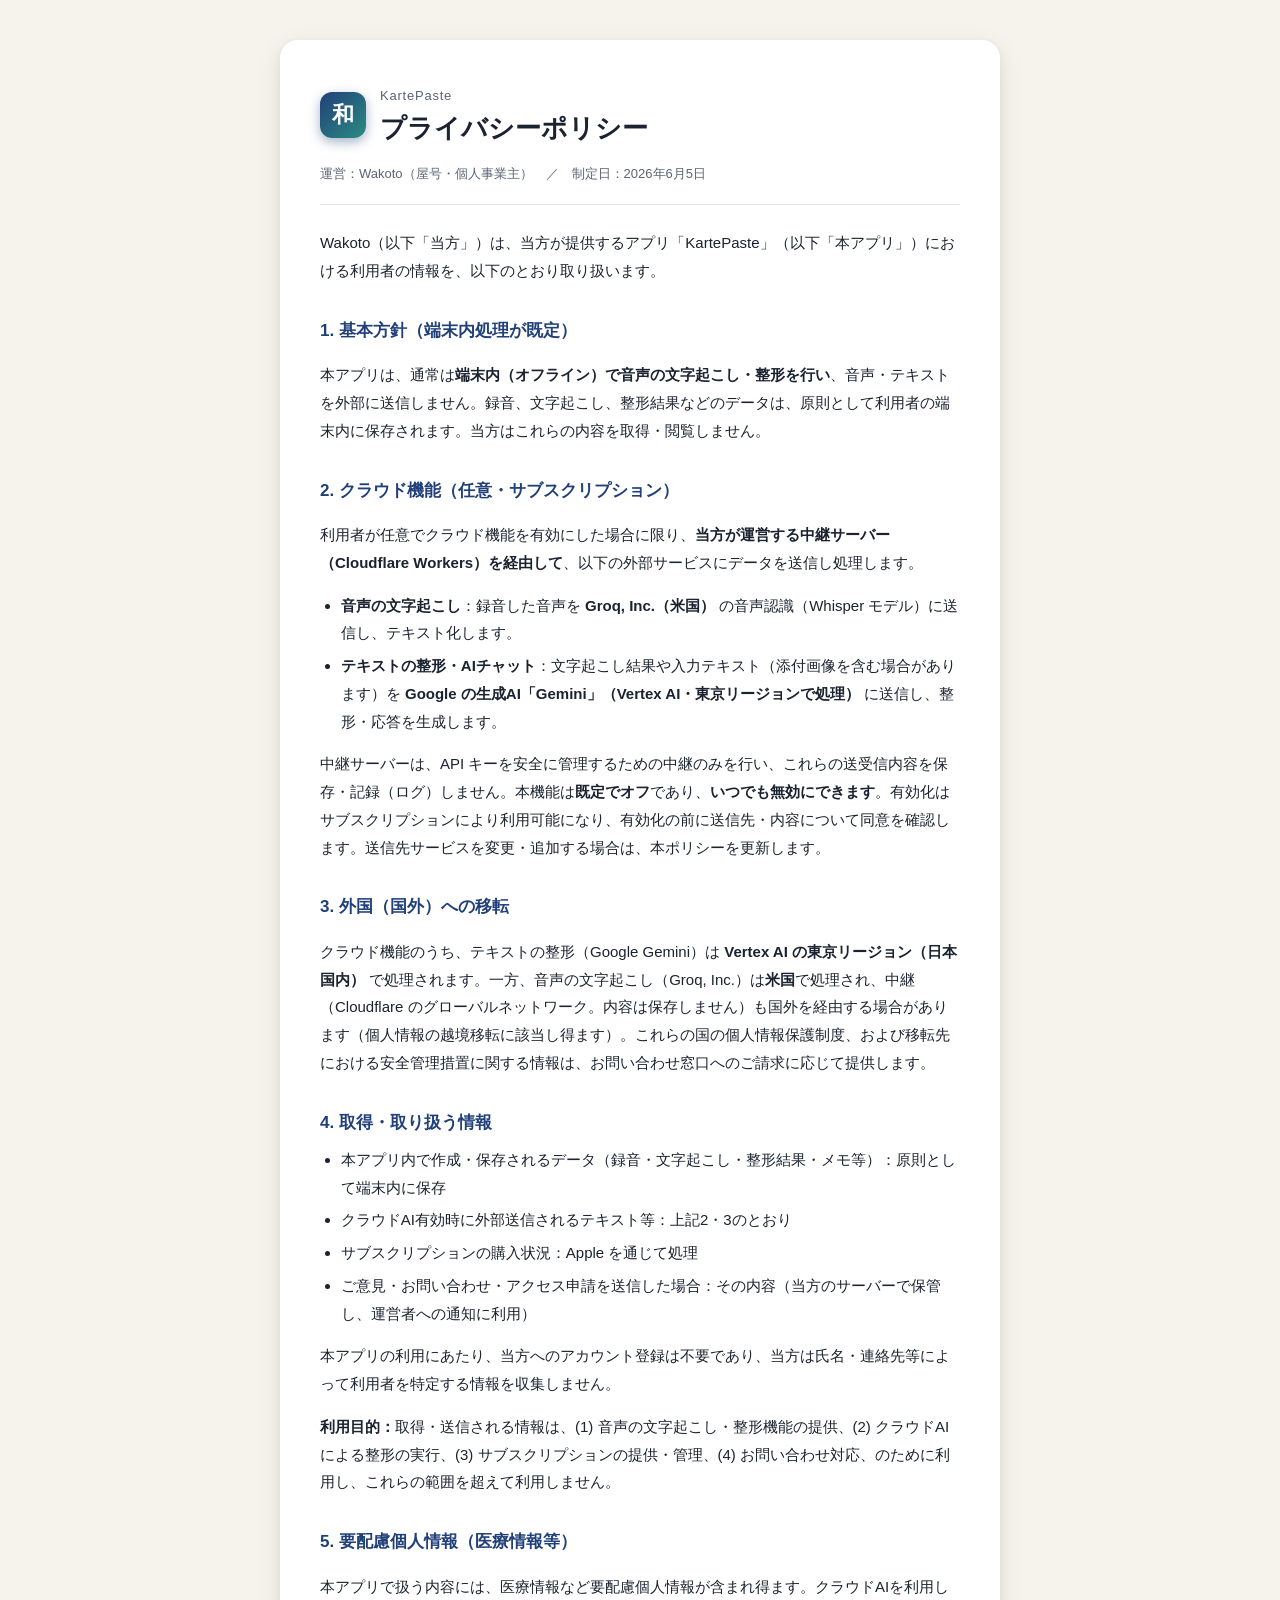
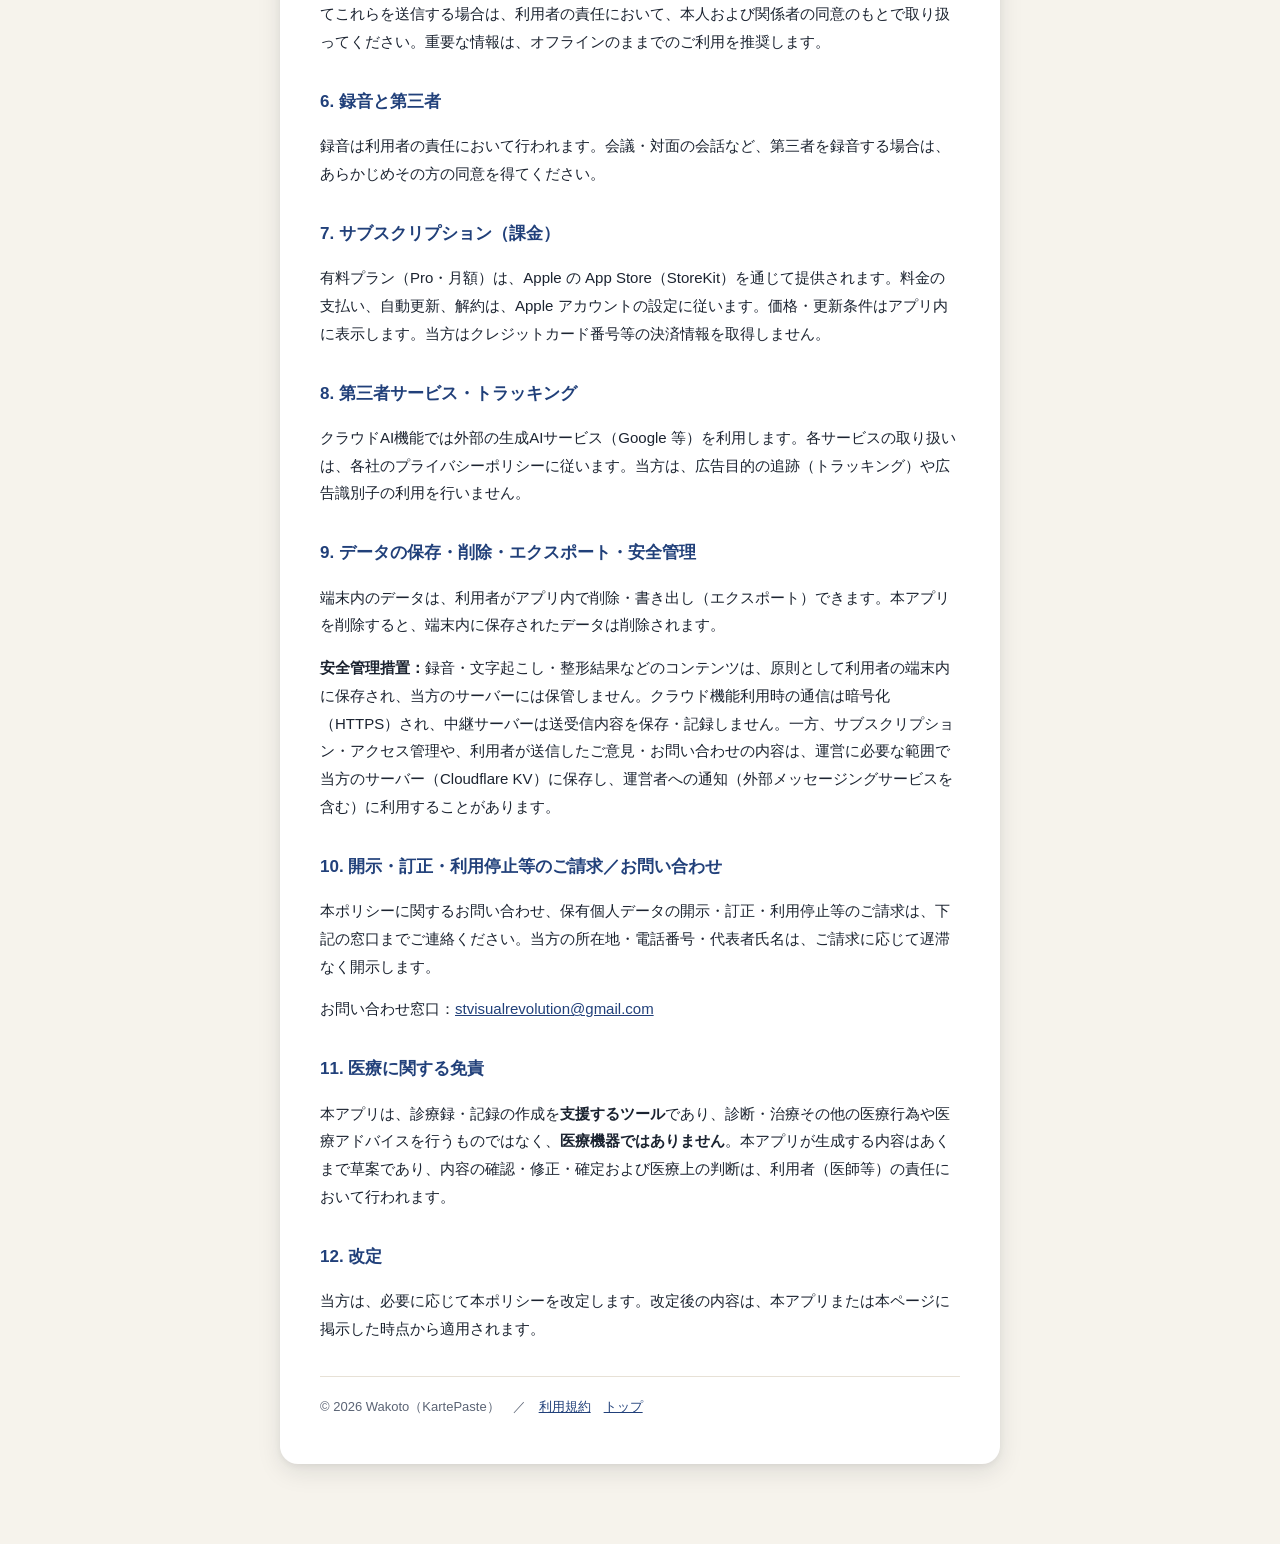
==== privacy.html @ dfbfecf7 "Privacy: text (Gemini) now processed in Vertex AI Tokyo (domestic); audio (Groq) remains US Co-Autho" ====
<!DOCTYPE html>
<html lang="ja">
<head>
<meta charset="UTF-8" />
<meta name="viewport" content="width=device-width, initial-scale=1.0" />
<title>プライバシーポリシー｜KartePaste</title>
<link rel="stylesheet" href="style.css" />
</head>
<body>
<div class="wrap">
  <div class="paper">
    <div class="hero">
      <div class="hero-mark">和</div>
      <div><div class="app-name">KartePaste</div><h1>プライバシーポリシー</h1></div>
    </div>
    <p class="meta">運営：Wakoto（屋号・個人事業主）　／　制定日：2026年6月5日</p>

    <p>Wakoto（以下「当方」）は、当方が提供するアプリ「KartePaste」（以下「本アプリ」）における利用者の情報を、以下のとおり取り扱います。</p>

    <h2>1. 基本方針（端末内処理が既定）</h2>
    <p>本アプリは、通常は<strong>端末内（オフライン）で音声の文字起こし・整形を行い</strong>、音声・テキストを外部に送信しません。録音、文字起こし、整形結果などのデータは、原則として利用者の端末内に保存されます。当方はこれらの内容を取得・閲覧しません。</p>

    <h2>2. クラウド機能（任意・サブスクリプション）</h2>
    <p>利用者が任意でクラウド機能を有効にした場合に限り、<strong>当方が運営する中継サーバー（Cloudflare Workers）を経由して</strong>、以下の外部サービスにデータを送信し処理します。</p>
    <ul>
      <li><strong>音声の文字起こし</strong>：録音した音声を <strong>Groq, Inc.（米国）</strong> の音声認識（Whisper モデル）に送信し、テキスト化します。</li>
      <li><strong>テキストの整形・AIチャット</strong>：文字起こし結果や入力テキスト（添付画像を含む場合があります）を <strong>Google の生成AI「Gemini」（Vertex AI・東京リージョンで処理）</strong> に送信し、整形・応答を生成します。</li>
    </ul>
    <p>中継サーバーは、API キーを安全に管理するための中継のみを行い、これらの送受信内容を保存・記録（ログ）しません。本機能は<strong>既定でオフ</strong>であり、<strong>いつでも無効にできます</strong>。有効化はサブスクリプションにより利用可能になり、有効化の前に送信先・内容について同意を確認します。送信先サービスを変更・追加する場合は、本ポリシーを更新します。</p>

    <h2>3. 外国（国外）への移転</h2>
    <p>クラウド機能のうち、テキストの整形（Google Gemini）は <strong>Vertex AI の東京リージョン（日本国内）</strong> で処理されます。一方、音声の文字起こし（Groq, Inc.）は<strong>米国</strong>で処理され、中継（Cloudflare のグローバルネットワーク。内容は保存しません）も国外を経由する場合があります（個人情報の越境移転に該当し得ます）。これらの国の個人情報保護制度、および移転先における安全管理措置に関する情報は、お問い合わせ窓口へのご請求に応じて提供します。</p>

    <h2>4. 取得・取り扱う情報</h2>
    <ul>
      <li>本アプリ内で作成・保存されるデータ（録音・文字起こし・整形結果・メモ等）：原則として端末内に保存</li>
      <li>クラウドAI有効時に外部送信されるテキスト等：上記2・3のとおり</li>
      <li>サブスクリプションの購入状況：Apple を通じて処理</li>
      <li>ご意見・お問い合わせ・アクセス申請を送信した場合：その内容（当方のサーバーで保管し、運営者への通知に利用）</li>
    </ul>
    <p>本アプリの利用にあたり、当方へのアカウント登録は不要であり、当方は氏名・連絡先等によって利用者を特定する情報を収集しません。</p>
    <p><strong>利用目的：</strong>取得・送信される情報は、(1) 音声の文字起こし・整形機能の提供、(2) クラウドAIによる整形の実行、(3) サブスクリプションの提供・管理、(4) お問い合わせ対応、のために利用し、これらの範囲を超えて利用しません。</p>

    <h2>5. 要配慮個人情報（医療情報等）</h2>
    <p>本アプリで扱う内容には、医療情報など要配慮個人情報が含まれ得ます。クラウドAIを利用してこれらを送信する場合は、利用者の責任において、本人および関係者の同意のもとで取り扱ってください。重要な情報は、オフラインのままでのご利用を推奨します。</p>

    <h2>6. 録音と第三者</h2>
    <p>録音は利用者の責任において行われます。会議・対面の会話など、第三者を録音する場合は、あらかじめその方の同意を得てください。</p>

    <h2>7. サブスクリプション（課金）</h2>
    <p>有料プラン（Pro・月額）は、Apple の App Store（StoreKit）を通じて提供されます。料金の支払い、自動更新、解約は、Apple アカウントの設定に従います。価格・更新条件はアプリ内に表示します。当方はクレジットカード番号等の決済情報を取得しません。</p>

    <h2>8. 第三者サービス・トラッキング</h2>
    <p>クラウドAI機能では外部の生成AIサービス（Google 等）を利用します。各サービスの取り扱いは、各社のプライバシーポリシーに従います。当方は、広告目的の追跡（トラッキング）や広告識別子の利用を行いません。</p>

    <h2>9. データの保存・削除・エクスポート・安全管理</h2>
    <p>端末内のデータは、利用者がアプリ内で削除・書き出し（エクスポート）できます。本アプリを削除すると、端末内に保存されたデータは削除されます。</p>
    <p><strong>安全管理措置：</strong>録音・文字起こし・整形結果などのコンテンツは、原則として利用者の端末内に保存され、当方のサーバーには保管しません。クラウド機能利用時の通信は暗号化（HTTPS）され、中継サーバーは送受信内容を保存・記録しません。一方、サブスクリプション・アクセス管理や、利用者が送信したご意見・お問い合わせの内容は、運営に必要な範囲で当方のサーバー（Cloudflare KV）に保存し、運営者への通知（外部メッセージングサービスを含む）に利用することがあります。</p>

    <h2>10. 開示・訂正・利用停止等のご請求／お問い合わせ</h2>
    <p>本ポリシーに関するお問い合わせ、保有個人データの開示・訂正・利用停止等のご請求は、下記の窓口までご連絡ください。当方の所在地・電話番号・代表者氏名は、ご請求に応じて遅滞なく開示します。</p>
    <p>お問い合わせ窓口：<a href="mailto:stvisualrevolution@gmail.com">stvisualrevolution@gmail.com</a></p>

    <h2>11. 医療に関する免責</h2>
    <p>本アプリは、診療録・記録の作成を<strong>支援するツール</strong>であり、診断・治療その他の医療行為や医療アドバイスを行うものではなく、<strong>医療機器ではありません</strong>。本アプリが生成する内容はあくまで草案であり、内容の確認・修正・確定および医療上の判断は、利用者（医師等）の責任において行われます。</p>

    <h2>12. 改定</h2>
    <p>当方は、必要に応じて本ポリシーを改定します。改定後の内容は、本アプリまたは本ページに掲示した時点から適用されます。</p>

    <div class="foot">
      © 2026 Wakoto（KartePaste）　／　<a href="terms.html">利用規約</a>　<a href="index.html">トップ</a>
    </div>
  </div>
</div>
</body>
</html>
---- style.css ----
:root{
  --bg:#f6f3ec; --paper:#ffffff; --ink:#1b2330; --ink-soft:#5b6475;
  --accent:#21407a; --accent-2:#2b8c81; --accent-soft:#eaf0f7;
  --rule:#e7e1d6;
}
@media (prefers-color-scheme: dark){
  :root{
    --bg:#11151d; --paper:#1b2230; --ink:#eaf0fb; --ink-soft:#a9b4c6;
    --accent:#8fb4ff; --accent-2:#5fd3c5; --accent-soft:#22304a;
    --rule:#2c3850;
  }
}
*{box-sizing:border-box}
html,body{margin:0;padding:0;background:var(--bg);color:var(--ink);
  font-family:-apple-system,BlinkMacSystemFont,"Hiragino Sans","Yu Gothic","Meiryo",sans-serif;
  line-height:1.85;font-size:16px}
a{color:var(--accent)}
.wrap{max-width:760px;margin:0 auto;padding:40px 20px 80px}
.paper{background:var(--paper);border-radius:18px;padding:44px 40px;
  box-shadow:0 8px 24px rgba(20,25,40,.10),0 2px 6px rgba(20,25,40,.06)}
.hero{display:flex;align-items:center;gap:14px;margin-bottom:6px}
.hero-mark{width:46px;height:46px;border-radius:12px;flex:none;display:grid;place-items:center;
  font-size:22px;font-weight:700;color:#fff;font-family:"Hiragino Mincho ProN",serif;
  background:linear-gradient(135deg,var(--accent),var(--accent-2));box-shadow:0 4px 12px rgba(33,64,122,.4)}
.app-name{font-size:13px;color:var(--ink-soft);letter-spacing:.06em}
h1{font-size:26px;margin:2px 0 0;line-height:1.4}
.meta{color:var(--ink-soft);font-size:13px;margin:16px 0 24px;padding-bottom:18px;border-bottom:1px solid var(--rule)}
h2{font-size:17px;margin:30px 0 8px;color:var(--accent)}
p,li{font-size:15px;color:var(--ink)}
ul,ol{padding-left:1.3em;margin:6px 0}
li{margin-bottom:5px}
.note{background:var(--accent-soft);border-radius:12px;padding:14px 18px;font-size:13.5px;color:var(--ink-soft);margin:18px 0}
.foot{margin-top:34px;padding-top:18px;border-top:1px solid var(--rule);font-size:13px;color:var(--ink-soft)}
.links a{display:inline-block;margin-right:18px;font-weight:600}
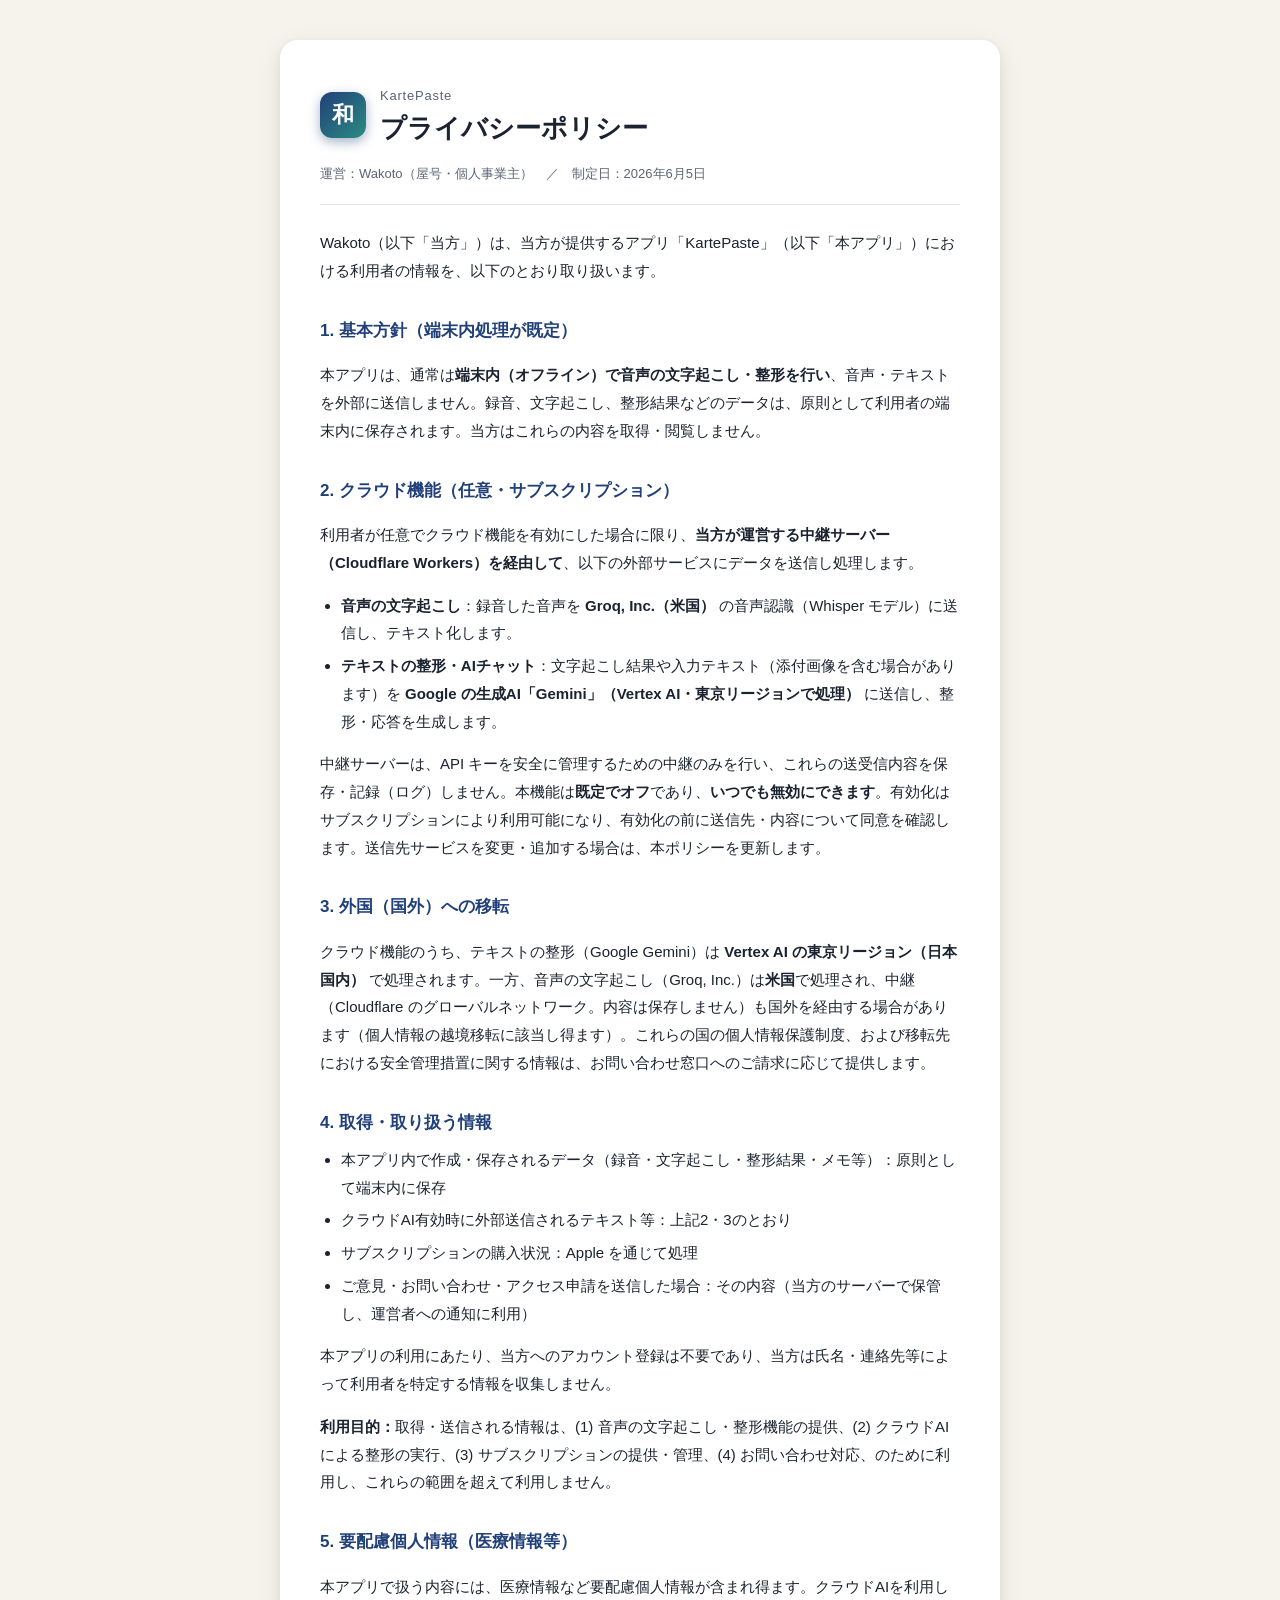
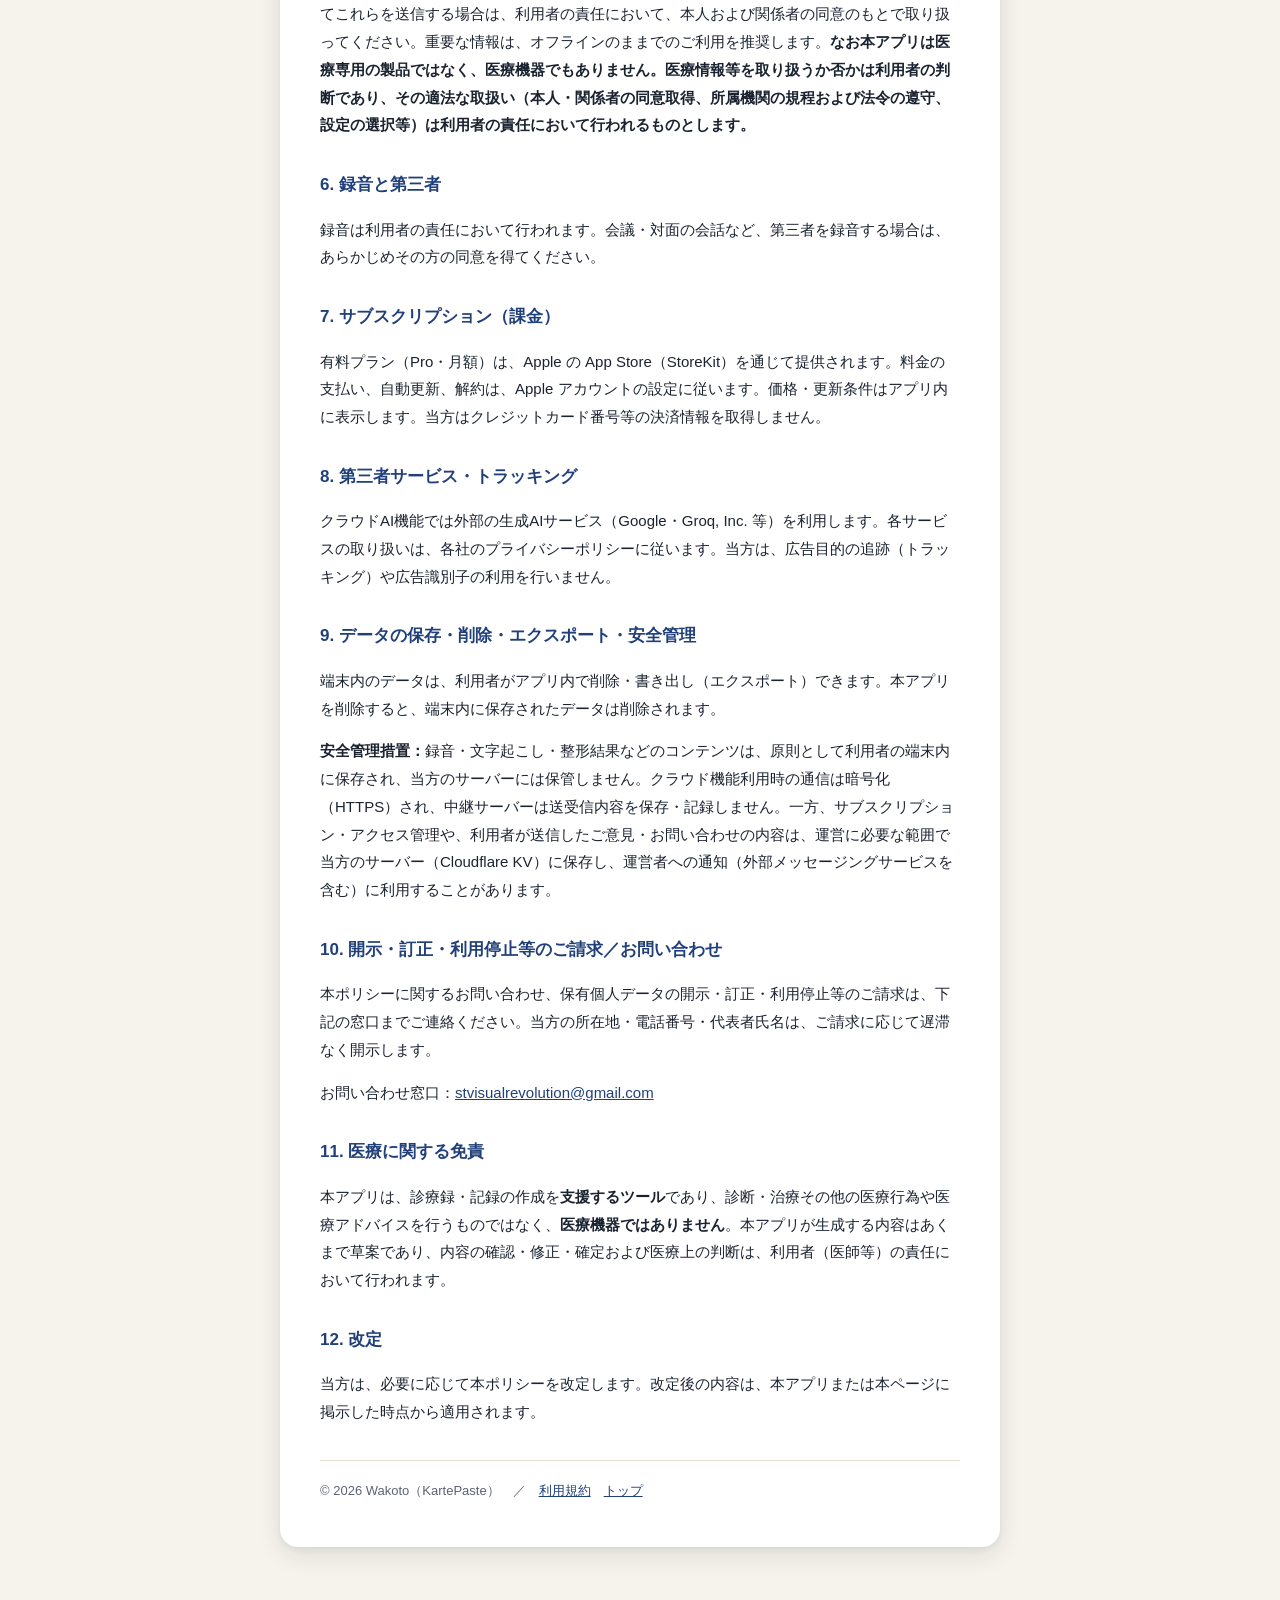
==== commit 190ca08b: "Add general-tool positioning + medical-use caution/disclaimer (developer liability), name Groq in 3r" ====
--- a/privacy.html
+++ b/privacy.html
@@ -42,7 +42,7 @@
     <p><strong>利用目的：</strong>取得・送信される情報は、(1) 音声の文字起こし・整形機能の提供、(2) クラウドAIによる整形の実行、(3) サブスクリプションの提供・管理、(4) お問い合わせ対応、のために利用し、これらの範囲を超えて利用しません。</p>
 
     <h2>5. 要配慮個人情報（医療情報等）</h2>
-    <p>本アプリで扱う内容には、医療情報など要配慮個人情報が含まれ得ます。クラウドAIを利用してこれらを送信する場合は、利用者の責任において、本人および関係者の同意のもとで取り扱ってください。重要な情報は、オフラインのままでのご利用を推奨します。</p>
+    <p>本アプリで扱う内容には、医療情報など要配慮個人情報が含まれ得ます。クラウドAIを利用してこれらを送信する場合は、利用者の責任において、本人および関係者の同意のもとで取り扱ってください。重要な情報は、オフラインのままでのご利用を推奨します。<strong>なお本アプリは医療専用の製品ではなく、医療機器でもありません。医療情報等を取り扱うか否かは利用者の判断であり、その適法な取扱い（本人・関係者の同意取得、所属機関の規程および法令の遵守、設定の選択等）は利用者の責任において行われるものとします。</strong></p>
 
     <h2>6. 録音と第三者</h2>
     <p>録音は利用者の責任において行われます。会議・対面の会話など、第三者を録音する場合は、あらかじめその方の同意を得てください。</p>
@@ -51,7 +51,7 @@
     <p>有料プラン（Pro・月額）は、Apple の App Store（StoreKit）を通じて提供されます。料金の支払い、自動更新、解約は、Apple アカウントの設定に従います。価格・更新条件はアプリ内に表示します。当方はクレジットカード番号等の決済情報を取得しません。</p>
 
     <h2>8. 第三者サービス・トラッキング</h2>
-    <p>クラウドAI機能では外部の生成AIサービス（Google 等）を利用します。各サービスの取り扱いは、各社のプライバシーポリシーに従います。当方は、広告目的の追跡（トラッキング）や広告識別子の利用を行いません。</p>
+    <p>クラウドAI機能では外部の生成AIサービス（Google・Groq, Inc. 等）を利用します。各サービスの取り扱いは、各社のプライバシーポリシーに従います。当方は、広告目的の追跡（トラッキング）や広告識別子の利用を行いません。</p>
 
     <h2>9. データの保存・削除・エクスポート・安全管理</h2>
     <p>端末内のデータは、利用者がアプリ内で削除・書き出し（エクスポート）できます。本アプリを削除すると、端末内に保存されたデータは削除されます。</p>
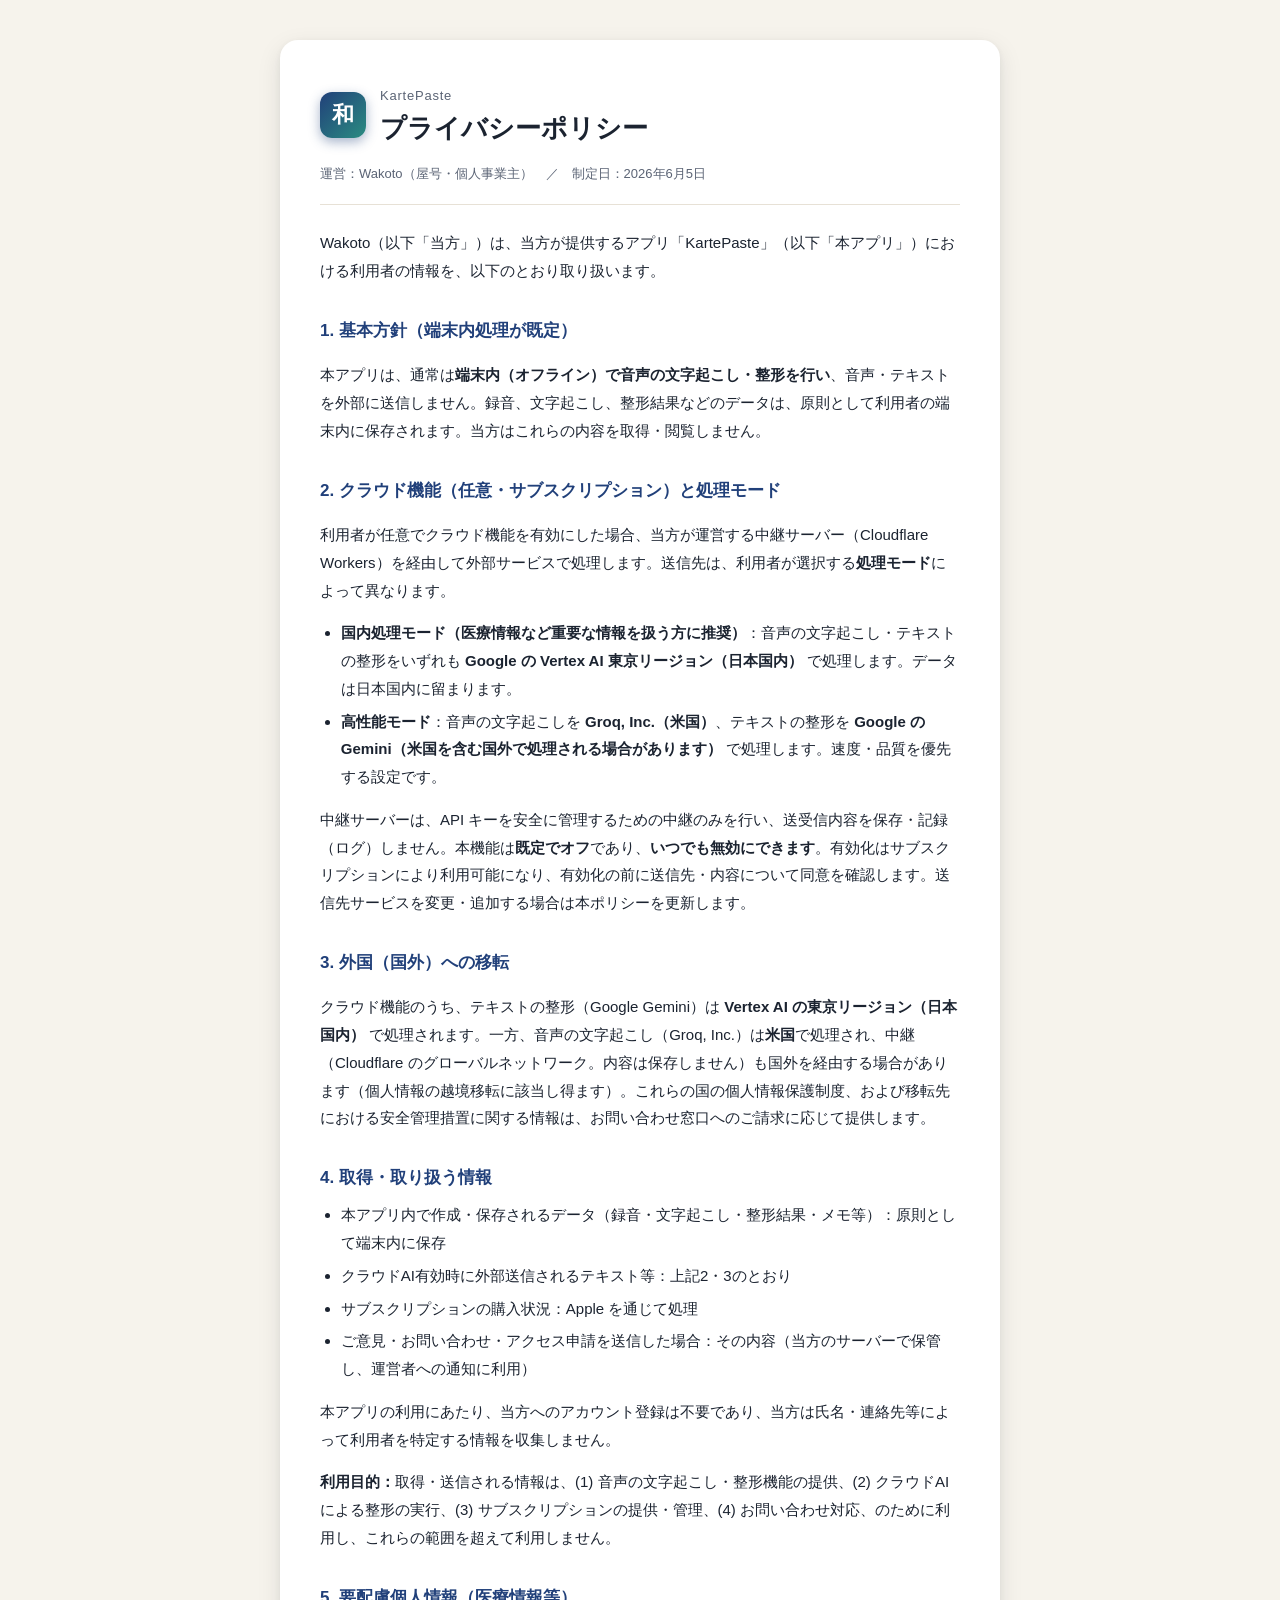
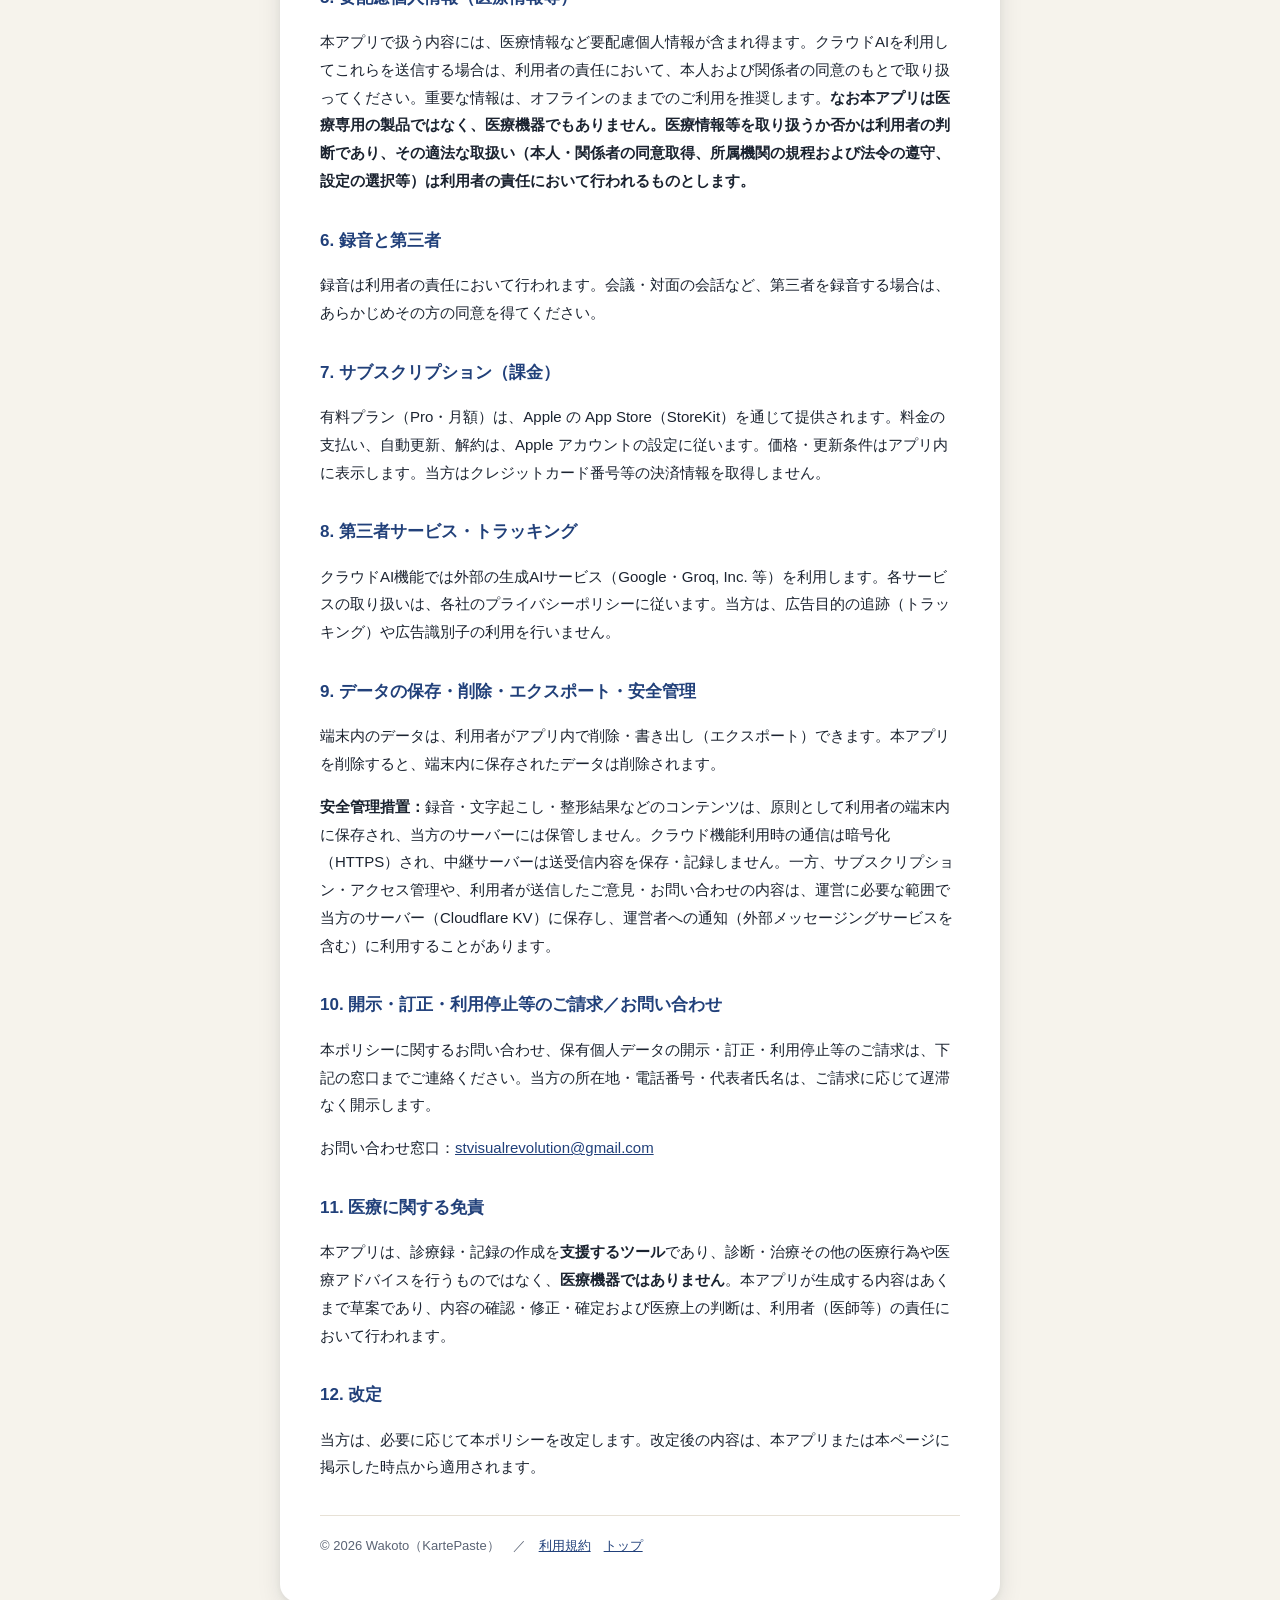
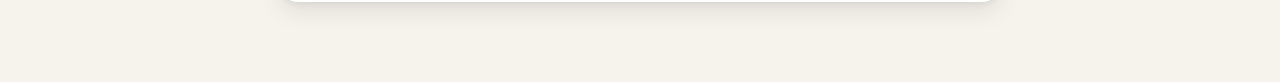
==== commit 52c7cf1e: "Privacy/terms: describe two cloud modes (domestic Vertex Tokyo vs high-performance Groq/Gemini overs" ====
--- a/privacy.html
+++ b/privacy.html
@@ -20,13 +20,13 @@
     <h2>1. 基本方針（端末内処理が既定）</h2>
     <p>本アプリは、通常は<strong>端末内（オフライン）で音声の文字起こし・整形を行い</strong>、音声・テキストを外部に送信しません。録音、文字起こし、整形結果などのデータは、原則として利用者の端末内に保存されます。当方はこれらの内容を取得・閲覧しません。</p>
 
-    <h2>2. クラウド機能（任意・サブスクリプション）</h2>
-    <p>利用者が任意でクラウド機能を有効にした場合に限り、<strong>当方が運営する中継サーバー（Cloudflare Workers）を経由して</strong>、以下の外部サービスにデータを送信し処理します。</p>
+    <h2>2. クラウド機能（任意・サブスクリプション）と処理モード</h2>
+    <p>利用者が任意でクラウド機能を有効にした場合、当方が運営する中継サーバー（Cloudflare Workers）を経由して外部サービスで処理します。送信先は、利用者が選択する<strong>処理モード</strong>によって異なります。</p>
     <ul>
-      <li><strong>音声の文字起こし</strong>：録音した音声を <strong>Groq, Inc.（米国）</strong> の音声認識（Whisper モデル）に送信し、テキスト化します。</li>
-      <li><strong>テキストの整形・AIチャット</strong>：文字起こし結果や入力テキスト（添付画像を含む場合があります）を <strong>Google の生成AI「Gemini」（Vertex AI・東京リージョンで処理）</strong> に送信し、整形・応答を生成します。</li>
+      <li><strong>国内処理モード（医療情報など重要な情報を扱う方に推奨）</strong>：音声の文字起こし・テキストの整形をいずれも <strong>Google の Vertex AI 東京リージョン（日本国内）</strong> で処理します。データは日本国内に留まります。</li>
+      <li><strong>高性能モード</strong>：音声の文字起こしを <strong>Groq, Inc.（米国）</strong>、テキストの整形を <strong>Google の Gemini（米国を含む国外で処理される場合があります）</strong> で処理します。速度・品質を優先する設定です。</li>
     </ul>
-    <p>中継サーバーは、API キーを安全に管理するための中継のみを行い、これらの送受信内容を保存・記録（ログ）しません。本機能は<strong>既定でオフ</strong>であり、<strong>いつでも無効にできます</strong>。有効化はサブスクリプションにより利用可能になり、有効化の前に送信先・内容について同意を確認します。送信先サービスを変更・追加する場合は、本ポリシーを更新します。</p>
+    <p>中継サーバーは、API キーを安全に管理するための中継のみを行い、送受信内容を保存・記録（ログ）しません。本機能は<strong>既定でオフ</strong>であり、<strong>いつでも無効にできます</strong>。有効化はサブスクリプションにより利用可能になり、有効化の前に送信先・内容について同意を確認します。送信先サービスを変更・追加する場合は本ポリシーを更新します。</p>
 
     <h2>3. 外国（国外）への移転</h2>
     <p>クラウド機能のうち、テキストの整形（Google Gemini）は <strong>Vertex AI の東京リージョン（日本国内）</strong> で処理されます。一方、音声の文字起こし（Groq, Inc.）は<strong>米国</strong>で処理され、中継（Cloudflare のグローバルネットワーク。内容は保存しません）も国外を経由する場合があります（個人情報の越境移転に該当し得ます）。これらの国の個人情報保護制度、および移転先における安全管理措置に関する情報は、お問い合わせ窓口へのご請求に応じて提供します。</p>
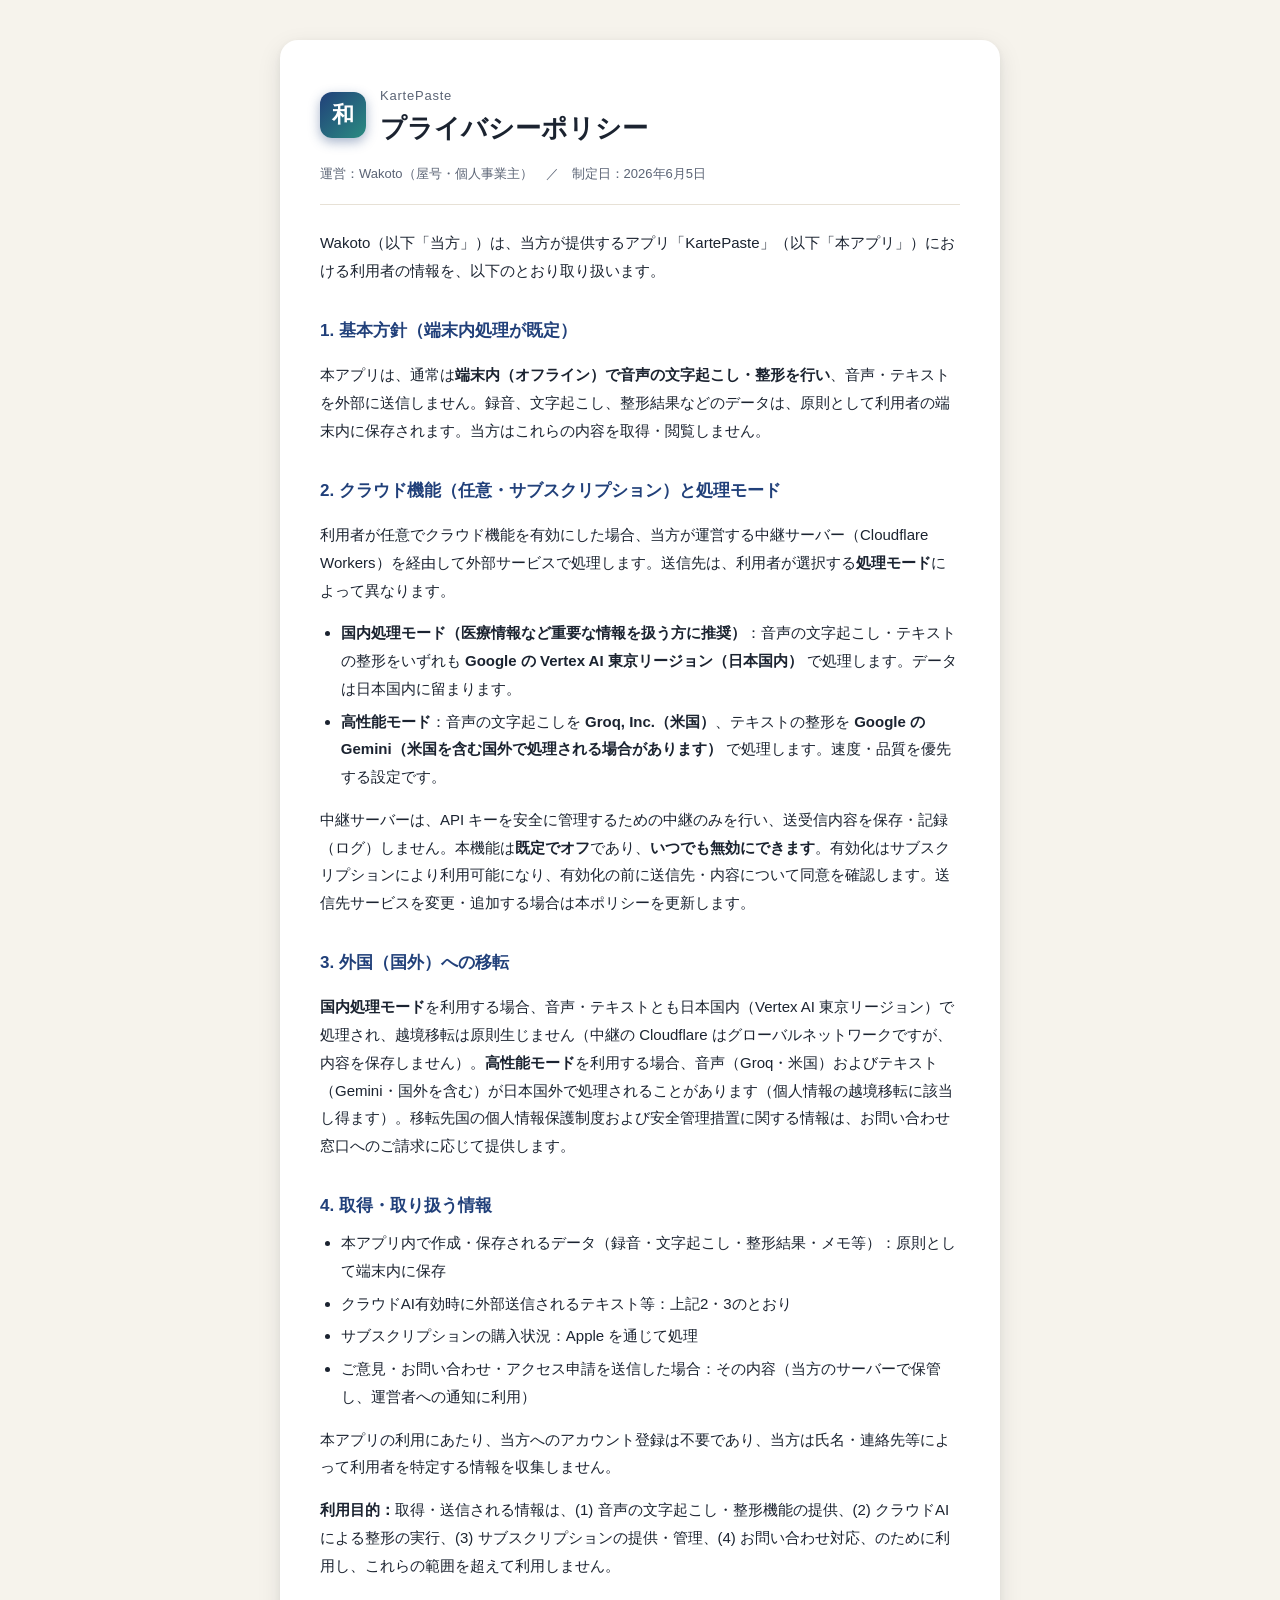
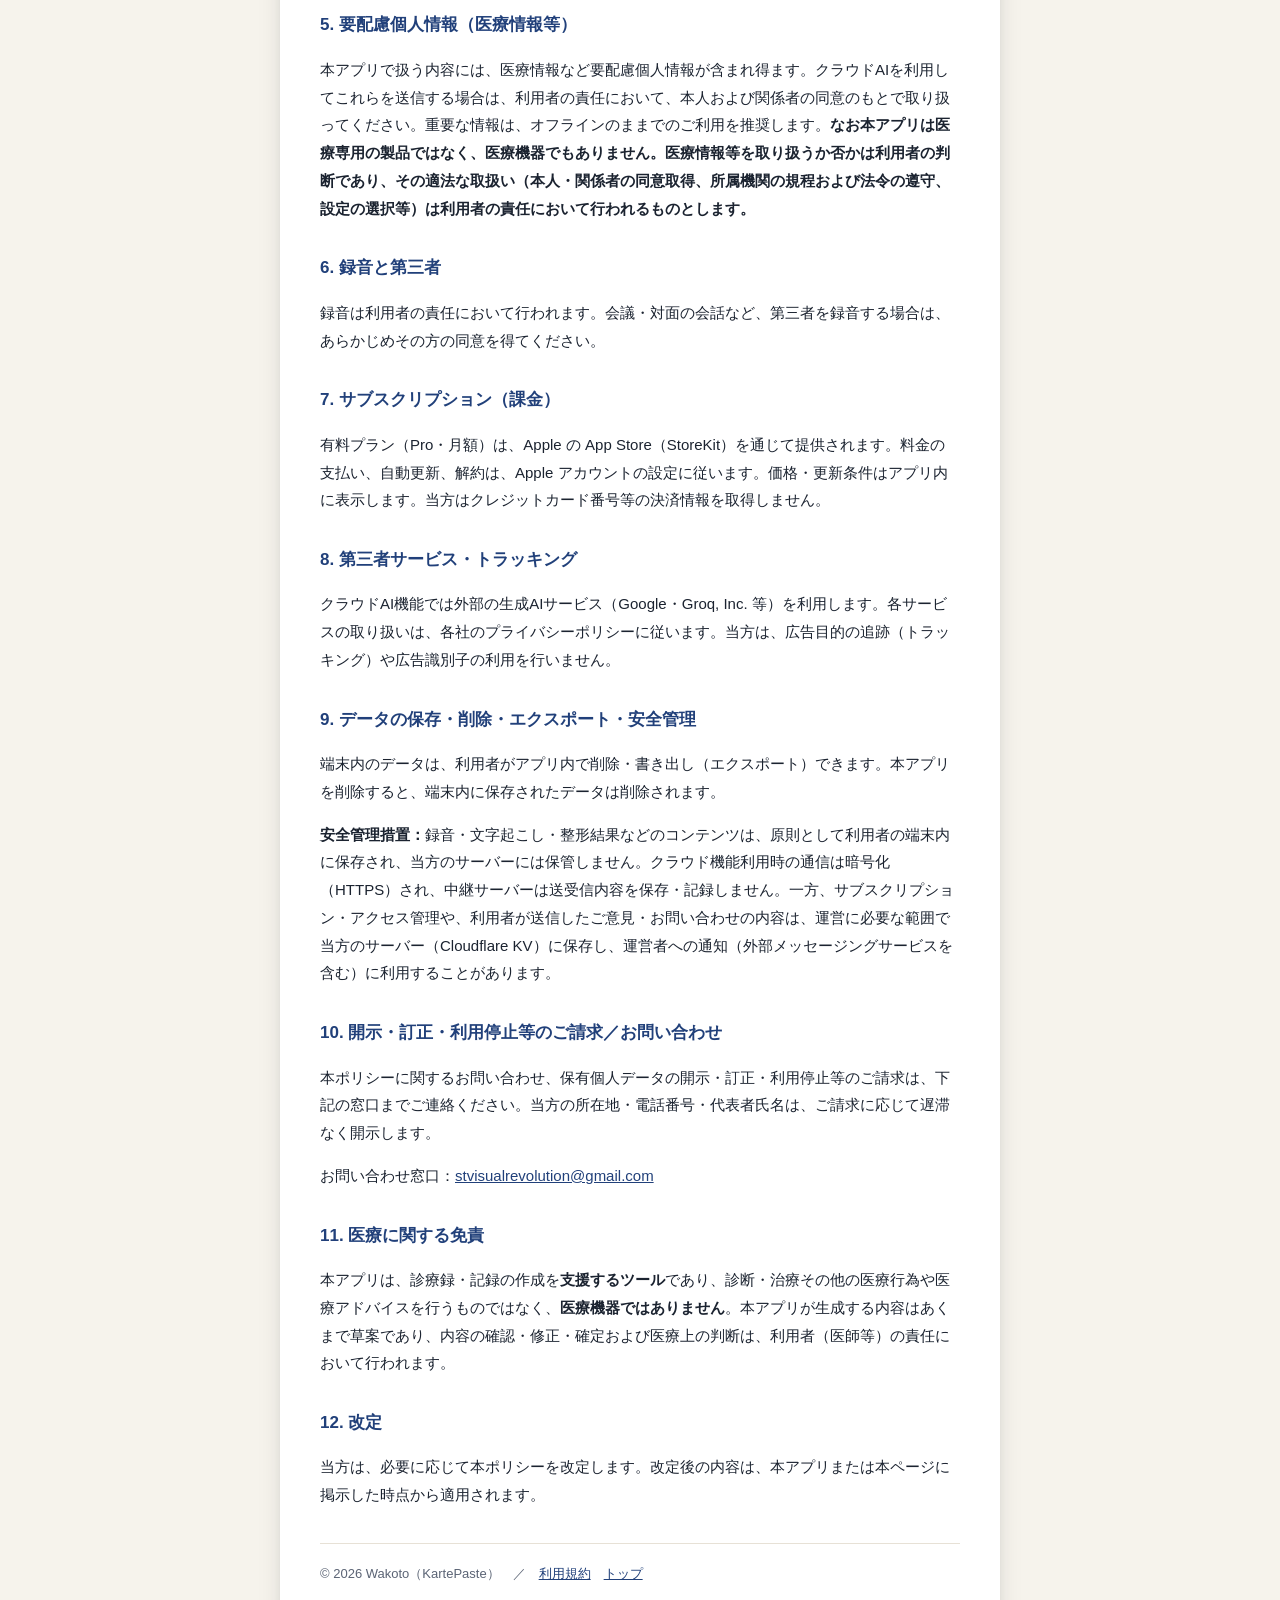
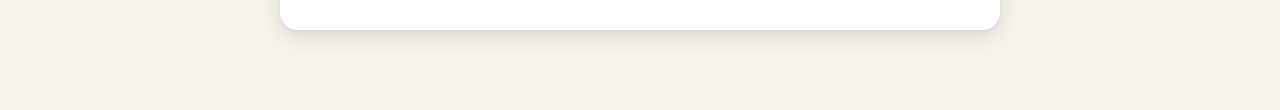
==== commit e50459e7: "Privacy section 3: two-mode cross-border wording (domestic vs high-performance) Co-Authored-By: Clau" ====
--- a/privacy.html
+++ b/privacy.html
@@ -29,7 +29,7 @@
     <p>中継サーバーは、API キーを安全に管理するための中継のみを行い、送受信内容を保存・記録（ログ）しません。本機能は<strong>既定でオフ</strong>であり、<strong>いつでも無効にできます</strong>。有効化はサブスクリプションにより利用可能になり、有効化の前に送信先・内容について同意を確認します。送信先サービスを変更・追加する場合は本ポリシーを更新します。</p>
 
     <h2>3. 外国（国外）への移転</h2>
-    <p>クラウド機能のうち、テキストの整形（Google Gemini）は <strong>Vertex AI の東京リージョン（日本国内）</strong> で処理されます。一方、音声の文字起こし（Groq, Inc.）は<strong>米国</strong>で処理され、中継（Cloudflare のグローバルネットワーク。内容は保存しません）も国外を経由する場合があります（個人情報の越境移転に該当し得ます）。これらの国の個人情報保護制度、および移転先における安全管理措置に関する情報は、お問い合わせ窓口へのご請求に応じて提供します。</p>
+    <p><strong>国内処理モード</strong>を利用する場合、音声・テキストとも日本国内（Vertex AI 東京リージョン）で処理され、越境移転は原則生じません（中継の Cloudflare はグローバルネットワークですが、内容を保存しません）。<strong>高性能モード</strong>を利用する場合、音声（Groq・米国）およびテキスト（Gemini・国外を含む）が日本国外で処理されることがあります（個人情報の越境移転に該当し得ます）。移転先国の個人情報保護制度および安全管理措置に関する情報は、お問い合わせ窓口へのご請求に応じて提供します。</p>
 
     <h2>4. 取得・取り扱う情報</h2>
     <ul>
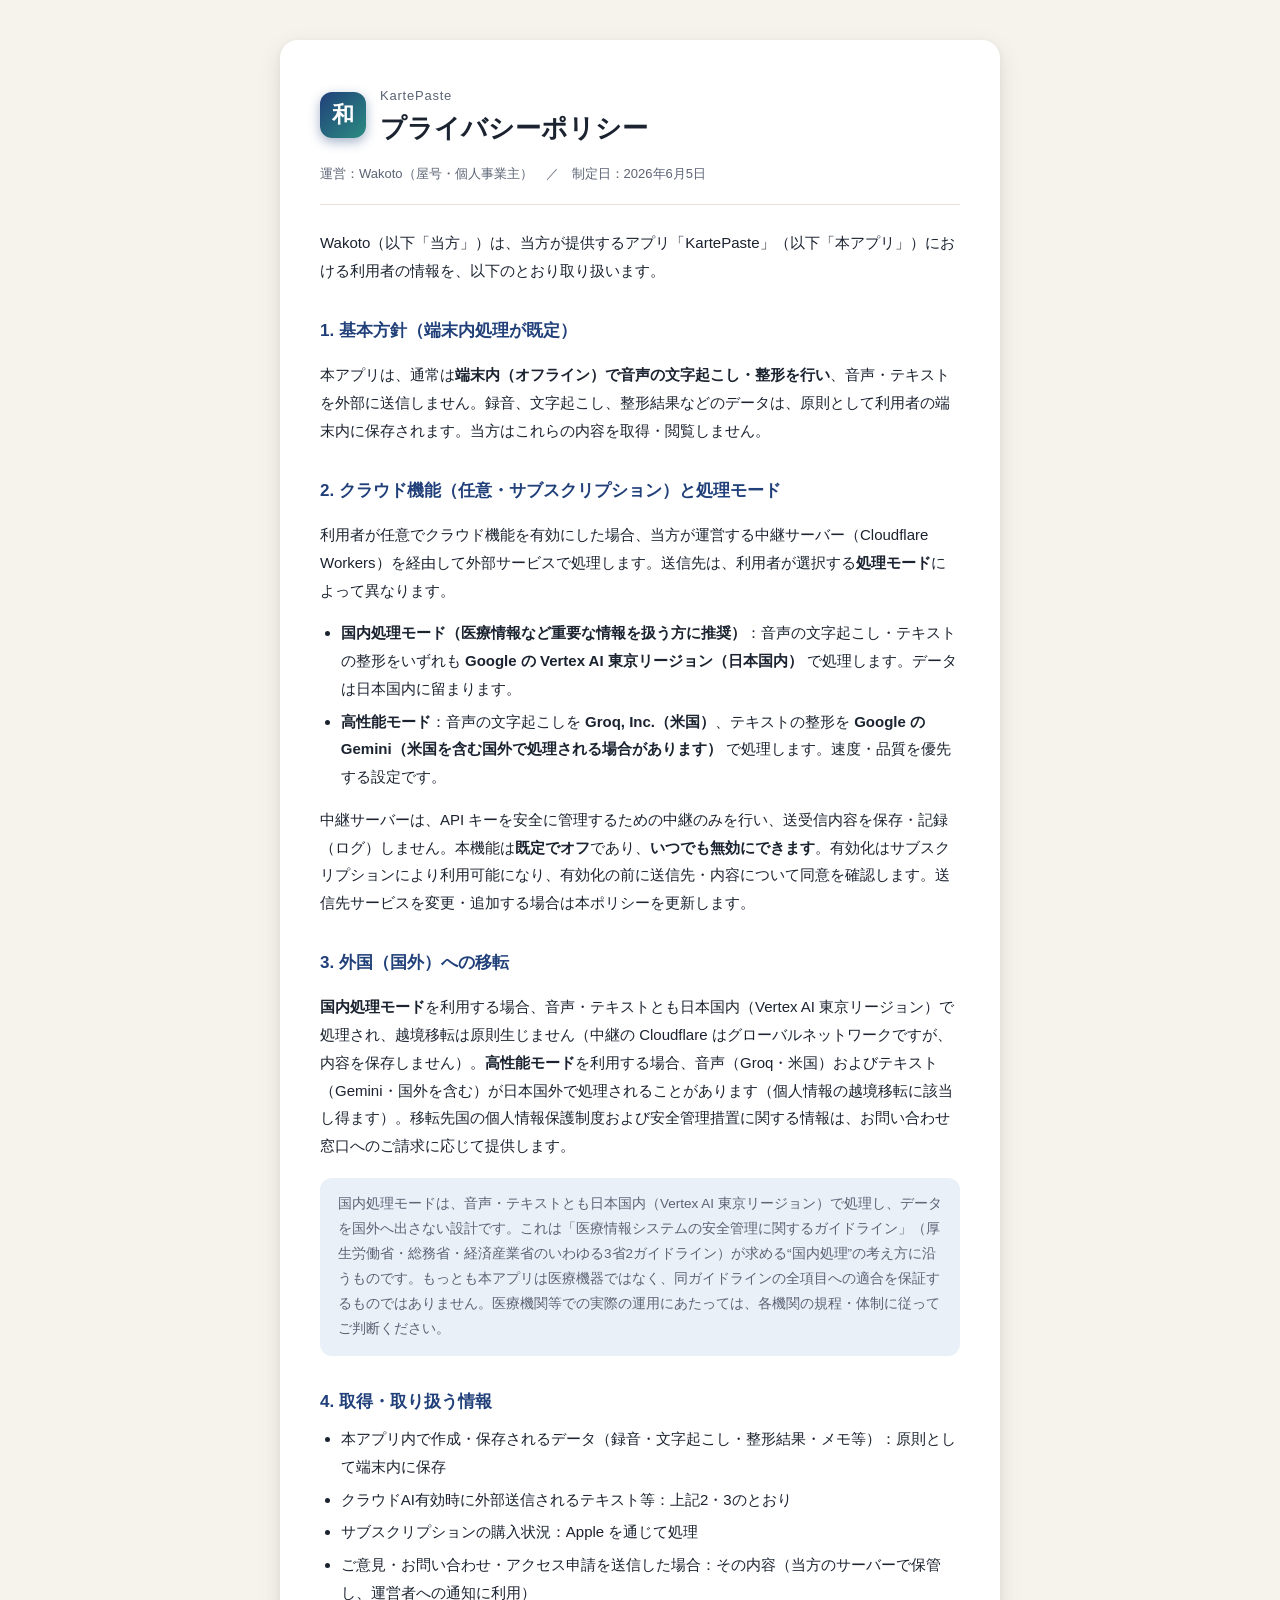
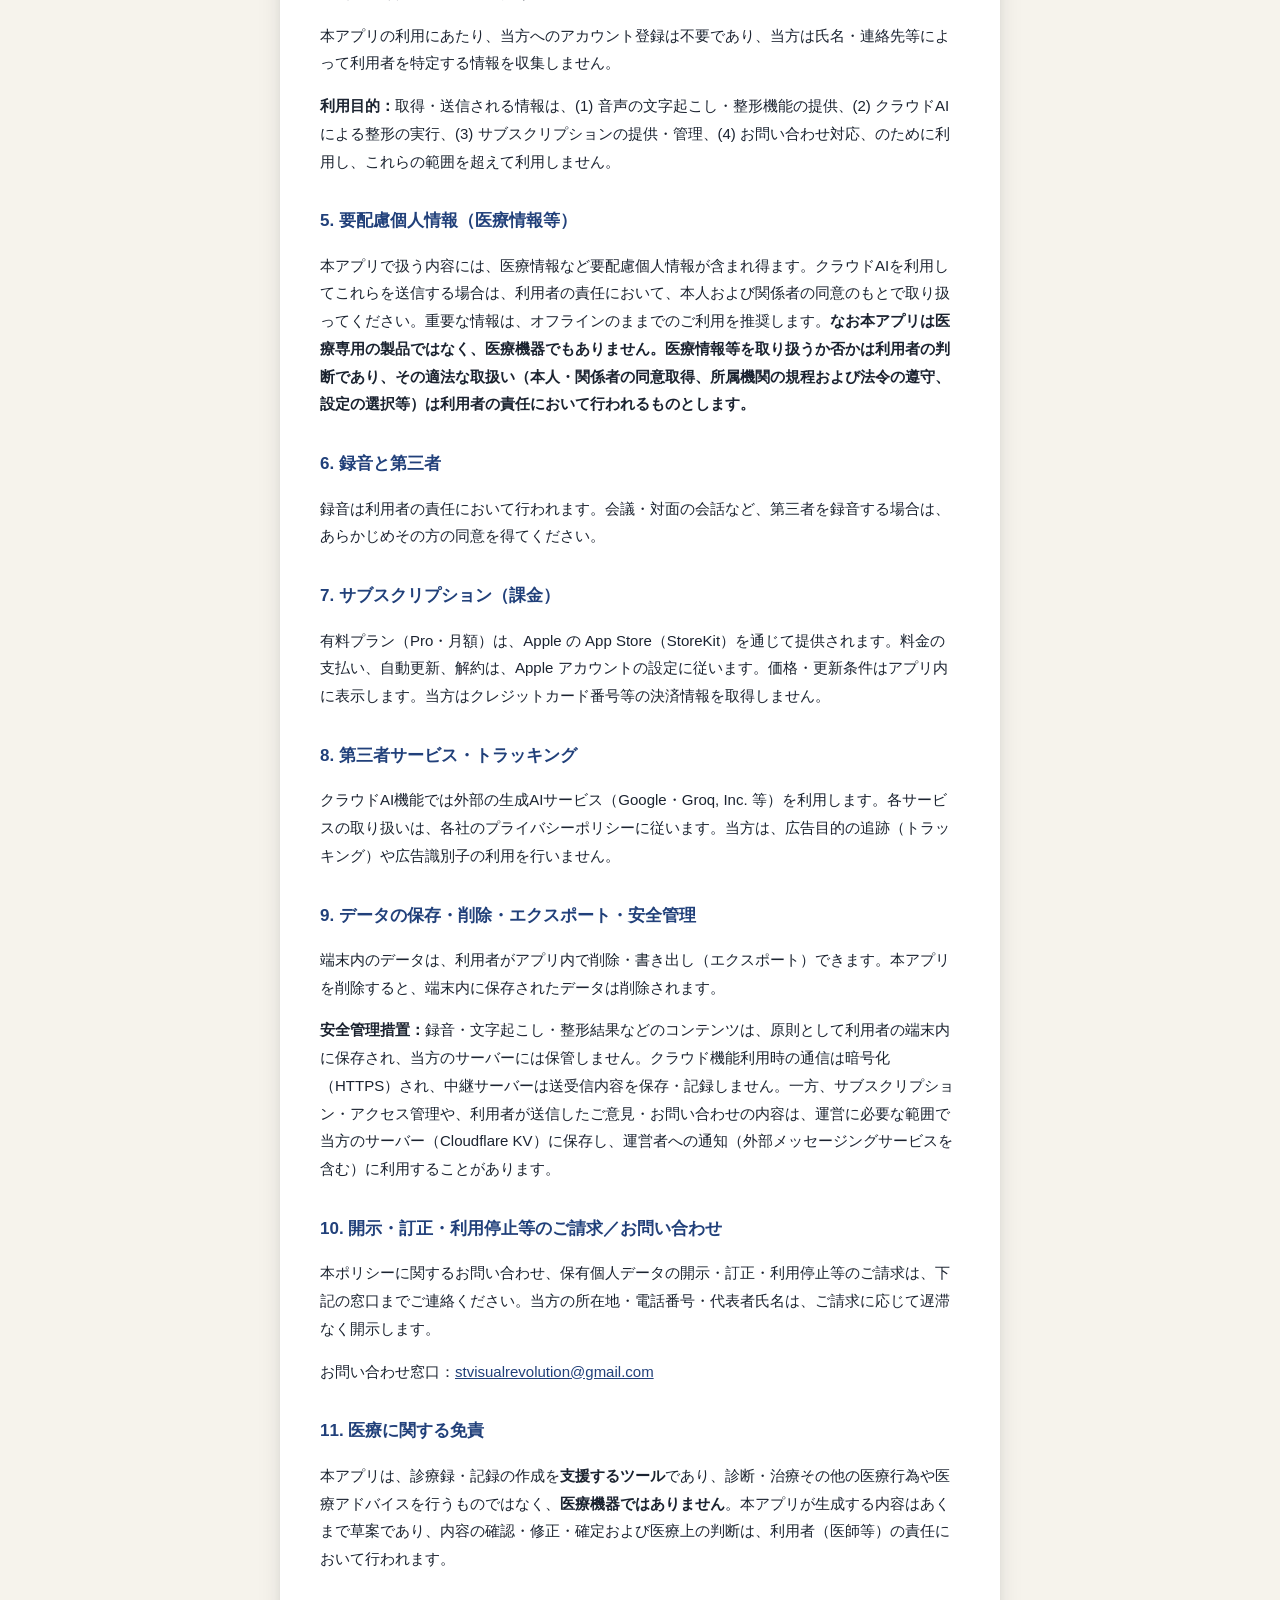
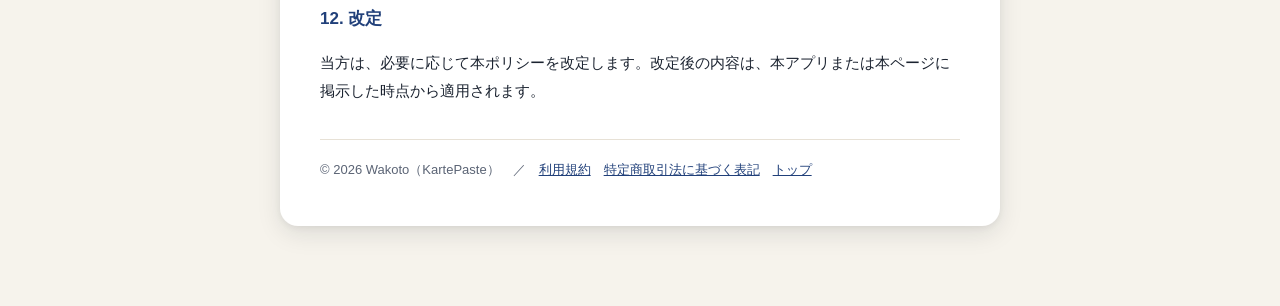
==== commit 9c7634bd: "特商法ページ追加＋privacyに3省2注記・全ページにリンク - tokushoho.html 新規（屋号Wakoto/価格¥9,980月3日無料/Apple決済/解約・返金/最小開示） - pri" ====
--- a/privacy.html
+++ b/privacy.html
@@ -30,6 +30,7 @@
 
     <h2>3. 外国（国外）への移転</h2>
     <p><strong>国内処理モード</strong>を利用する場合、音声・テキストとも日本国内（Vertex AI 東京リージョン）で処理され、越境移転は原則生じません（中継の Cloudflare はグローバルネットワークですが、内容を保存しません）。<strong>高性能モード</strong>を利用する場合、音声（Groq・米国）およびテキスト（Gemini・国外を含む）が日本国外で処理されることがあります（個人情報の越境移転に該当し得ます）。移転先国の個人情報保護制度および安全管理措置に関する情報は、お問い合わせ窓口へのご請求に応じて提供します。</p>
+    <p class="note">国内処理モードは、音声・テキストとも日本国内（Vertex AI 東京リージョン）で処理し、データを国外へ出さない設計です。これは「医療情報システムの安全管理に関するガイドライン」（厚生労働省・総務省・経済産業省のいわゆる3省2ガイドライン）が求める“国内処理”の考え方に沿うものです。もっとも本アプリは医療機器ではなく、同ガイドラインの全項目への適合を保証するものではありません。医療機関等での実際の運用にあたっては、各機関の規程・体制に従ってご判断ください。</p>
 
     <h2>4. 取得・取り扱う情報</h2>
     <ul>
@@ -68,7 +69,7 @@
     <p>当方は、必要に応じて本ポリシーを改定します。改定後の内容は、本アプリまたは本ページに掲示した時点から適用されます。</p>
 
     <div class="foot">
-      © 2026 Wakoto（KartePaste）　／　<a href="terms.html">利用規約</a>　<a href="index.html">トップ</a>
+      © 2026 Wakoto（KartePaste）　／　<a href="terms.html">利用規約</a>　<a href="tokushoho.html">特定商取引法に基づく表記</a>　<a href="index.html">トップ</a>
     </div>
   </div>
 </div>
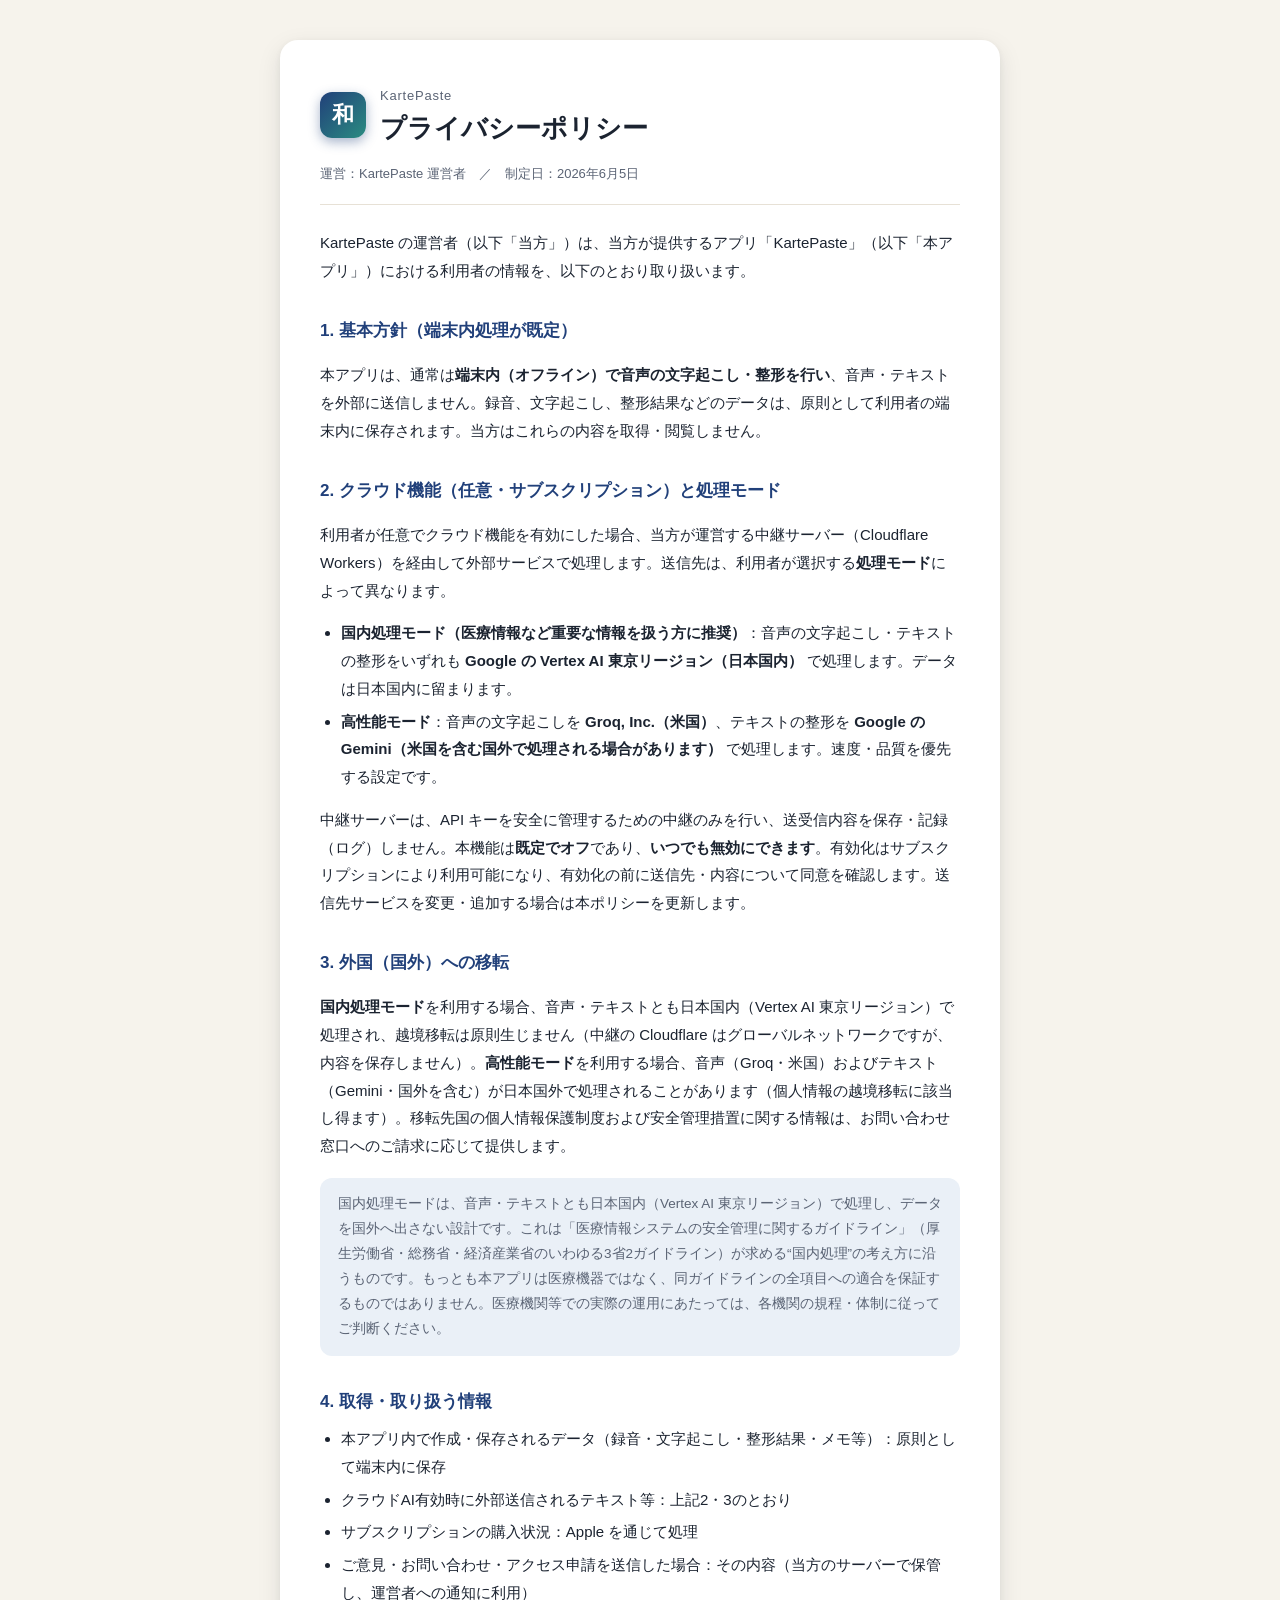
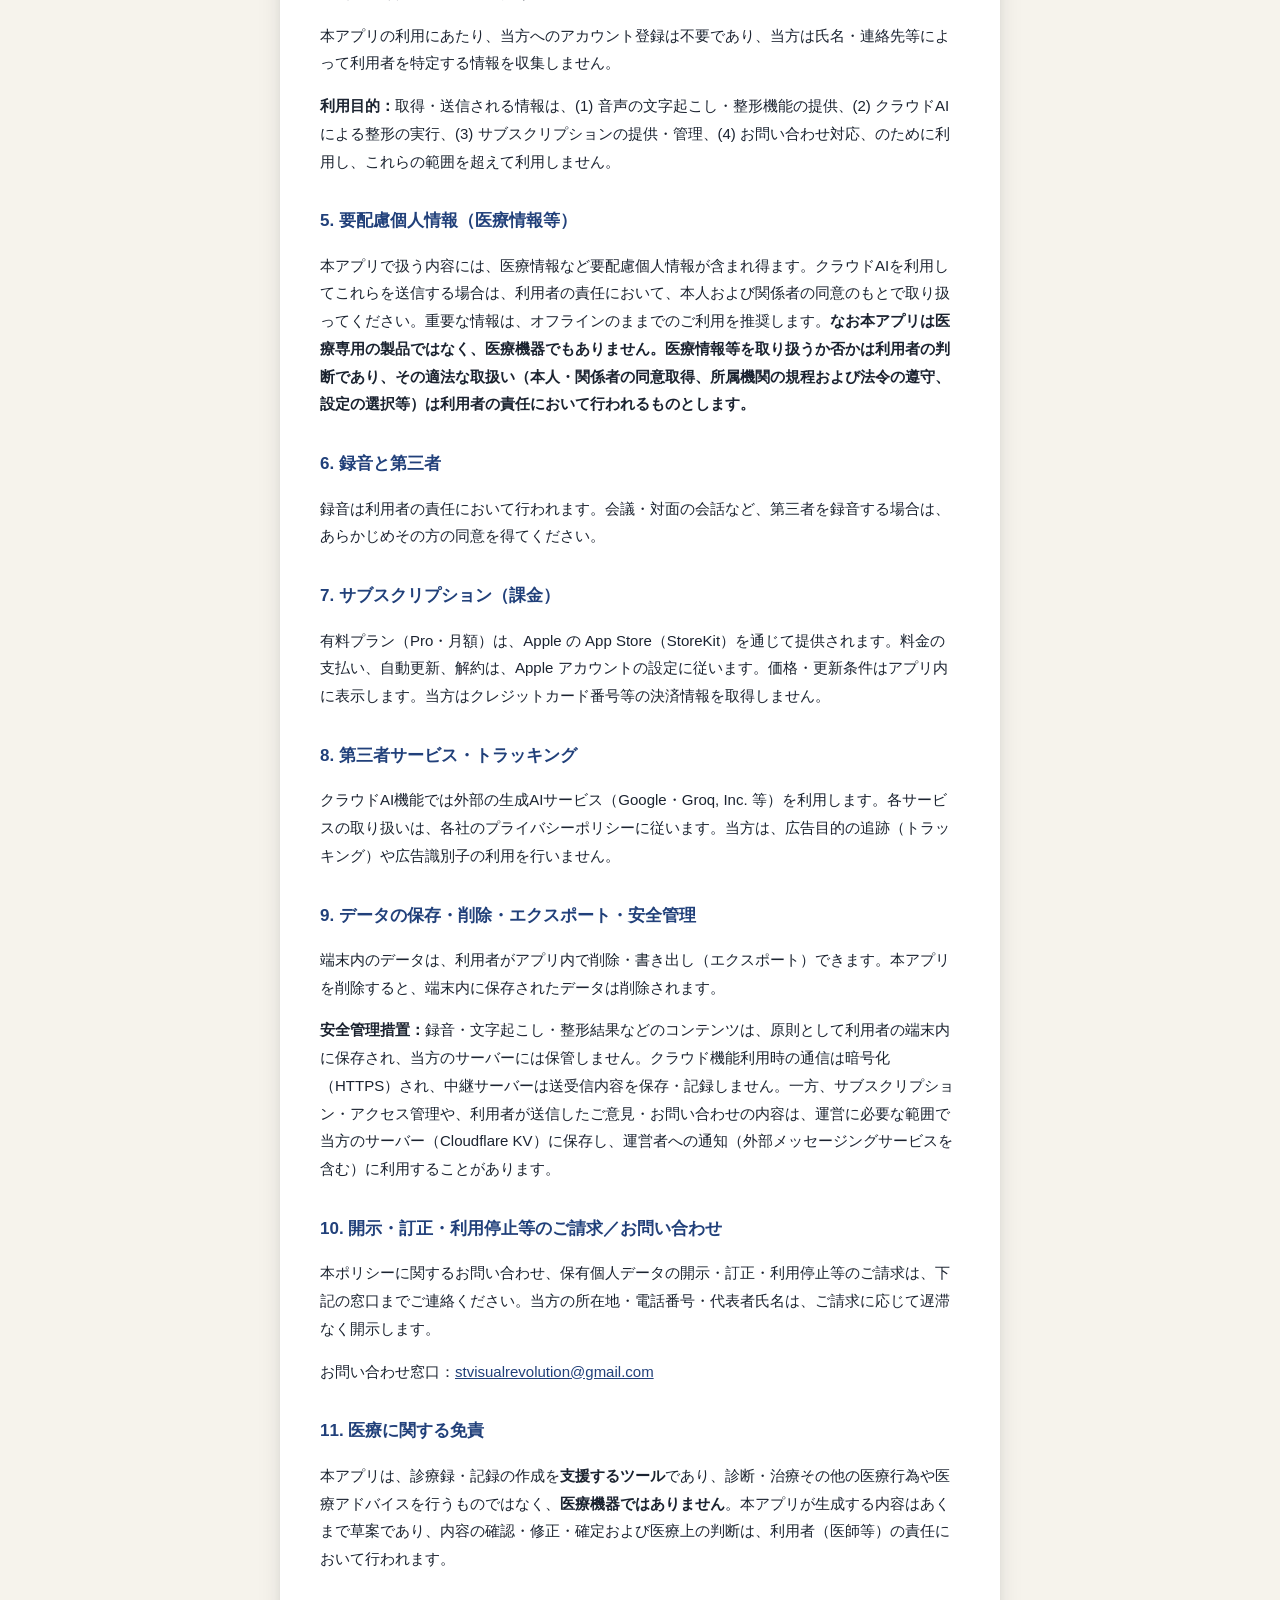
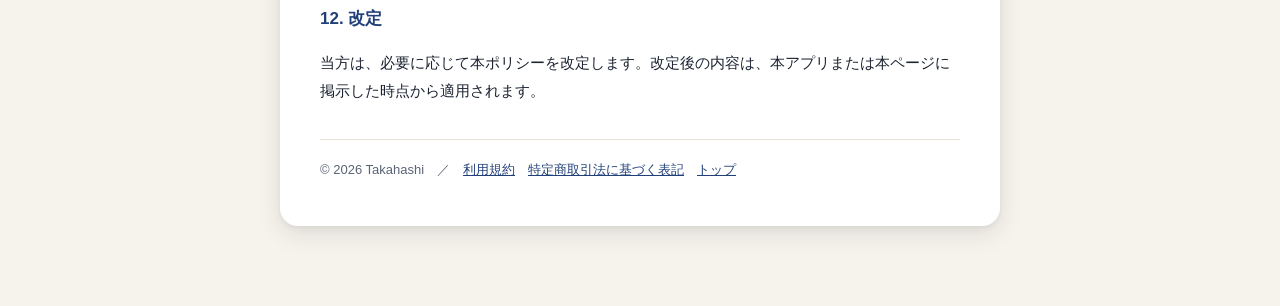
==== commit 9ac4f8b5: "法務ページの運営者表記を最小化（屋号Wakoto非表示） - 運営者表記を「KartePaste 運営者」に統一、屋号Wakotoを全ページから除去 - フッターを © 2026 Takahashi " ====
--- a/privacy.html
+++ b/privacy.html
@@ -13,9 +13,9 @@
       <div class="hero-mark">和</div>
       <div><div class="app-name">KartePaste</div><h1>プライバシーポリシー</h1></div>
     </div>
-    <p class="meta">運営：Wakoto（屋号・個人事業主）　／　制定日：2026年6月5日</p>
+    <p class="meta">運営：KartePaste 運営者　／　制定日：2026年6月5日</p>
 
-    <p>Wakoto（以下「当方」）は、当方が提供するアプリ「KartePaste」（以下「本アプリ」）における利用者の情報を、以下のとおり取り扱います。</p>
+    <p>KartePaste の運営者（以下「当方」）は、当方が提供するアプリ「KartePaste」（以下「本アプリ」）における利用者の情報を、以下のとおり取り扱います。</p>
 
     <h2>1. 基本方針（端末内処理が既定）</h2>
     <p>本アプリは、通常は<strong>端末内（オフライン）で音声の文字起こし・整形を行い</strong>、音声・テキストを外部に送信しません。録音、文字起こし、整形結果などのデータは、原則として利用者の端末内に保存されます。当方はこれらの内容を取得・閲覧しません。</p>
@@ -69,7 +69,7 @@
     <p>当方は、必要に応じて本ポリシーを改定します。改定後の内容は、本アプリまたは本ページに掲示した時点から適用されます。</p>
 
     <div class="foot">
-      © 2026 Wakoto（KartePaste）　／　<a href="terms.html">利用規約</a>　<a href="tokushoho.html">特定商取引法に基づく表記</a>　<a href="index.html">トップ</a>
+      © 2026 Takahashi　／　<a href="terms.html">利用規約</a>　<a href="tokushoho.html">特定商取引法に基づく表記</a>　<a href="index.html">トップ</a>
     </div>
   </div>
 </div>
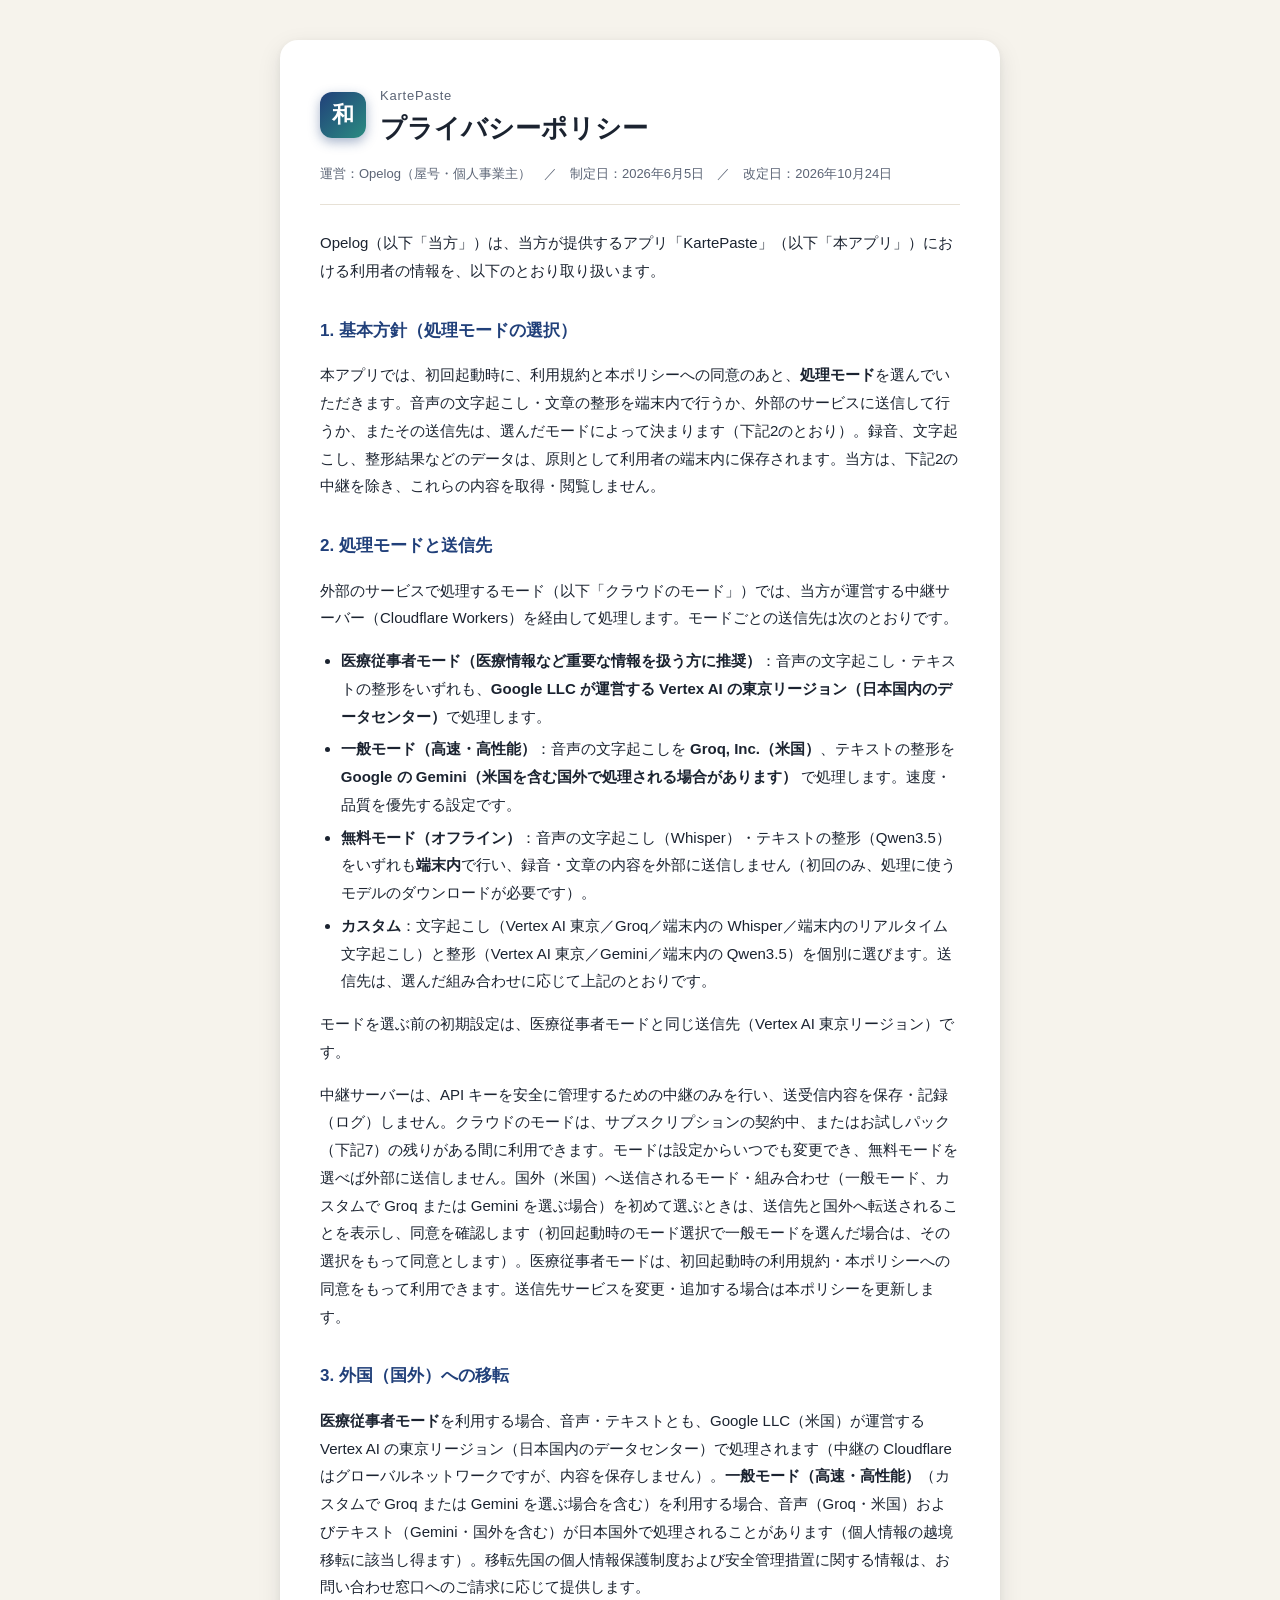
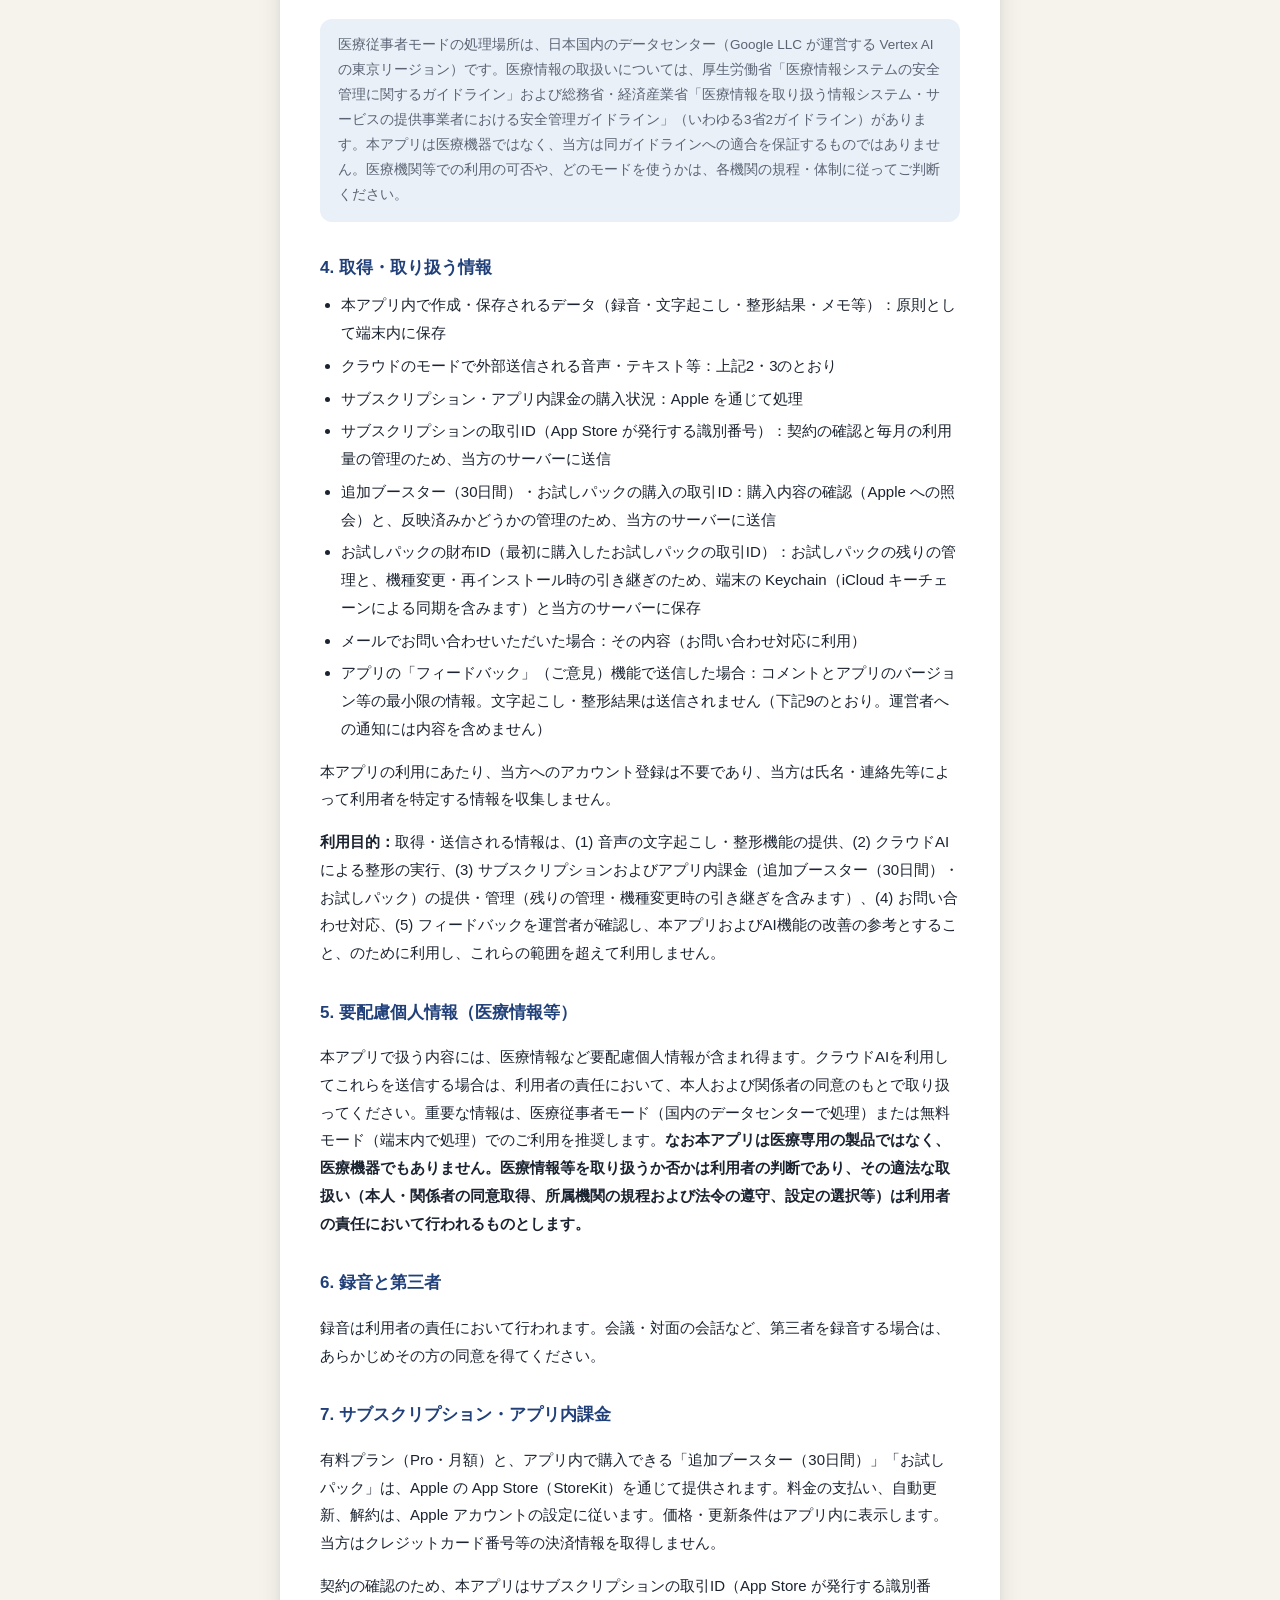
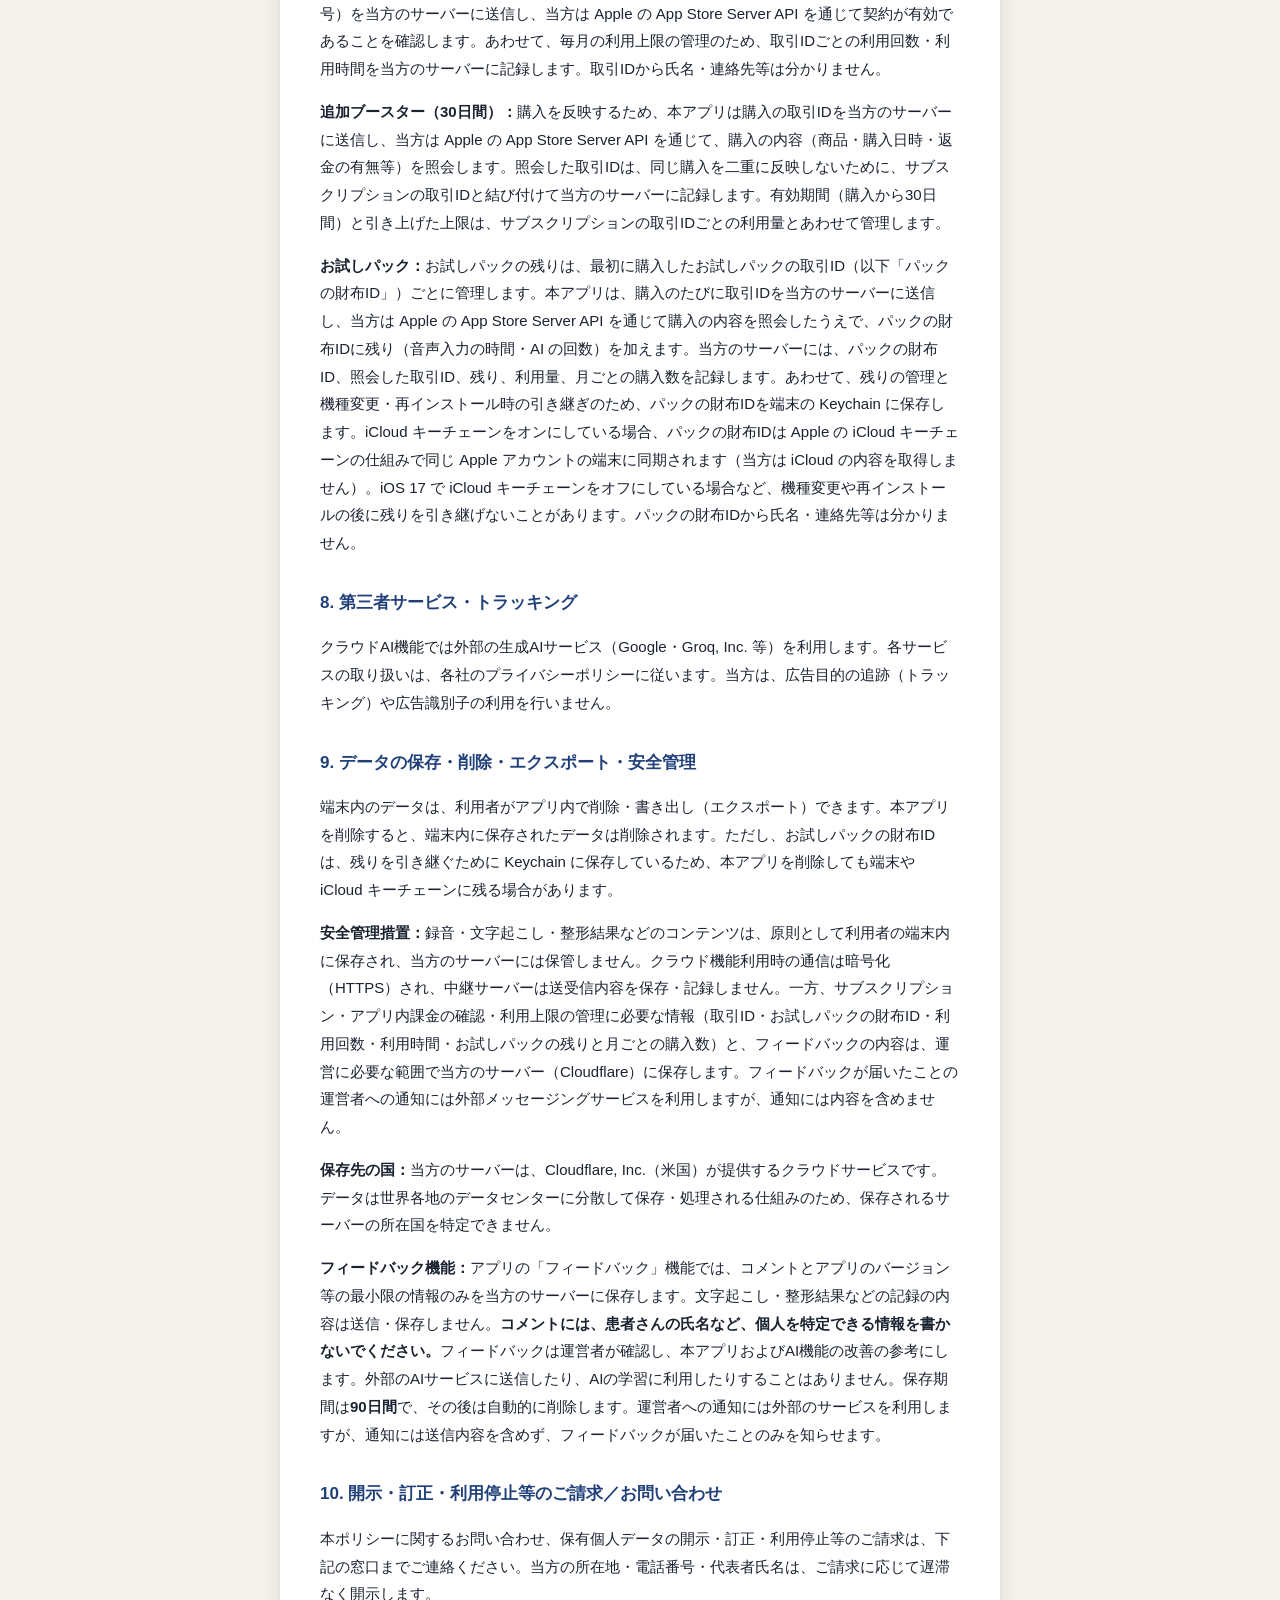
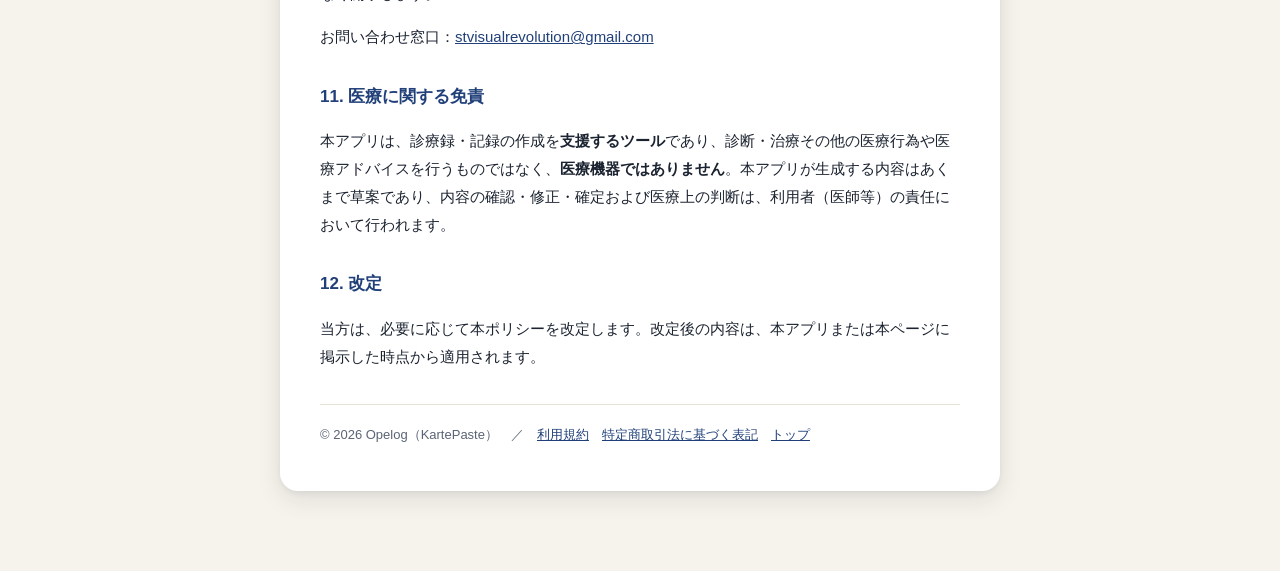
==== commit bcb18eac: "法務ページを更新（料金と3つの商品、特定商取引法に基づく表記、処理モードとデータの送り先の説明、運営者表記の整理） Co-Authored-By: Claude Opus 5.5 <noreply@a" ====
--- a/privacy.html
+++ b/privacy.html
@@ -13,50 +13,62 @@
       <div class="hero-mark">和</div>
       <div><div class="app-name">KartePaste</div><h1>プライバシーポリシー</h1></div>
     </div>
-    <p class="meta">運営：KartePaste 運営者　／　制定日：2026年6月5日</p>
+    <p class="meta">運営：Opelog（屋号・個人事業主）　／　制定日：2026年6月5日　／　改定日：2026年10月24日</p>
 
-    <p>KartePaste の運営者（以下「当方」）は、当方が提供するアプリ「KartePaste」（以下「本アプリ」）における利用者の情報を、以下のとおり取り扱います。</p>
+    <p>Opelog（以下「当方」）は、当方が提供するアプリ「KartePaste」（以下「本アプリ」）における利用者の情報を、以下のとおり取り扱います。</p>
 
-    <h2>1. 基本方針（端末内処理が既定）</h2>
-    <p>本アプリは、通常は<strong>端末内（オフライン）で音声の文字起こし・整形を行い</strong>、音声・テキストを外部に送信しません。録音、文字起こし、整形結果などのデータは、原則として利用者の端末内に保存されます。当方はこれらの内容を取得・閲覧しません。</p>
+    <h2>1. 基本方針（処理モードの選択）</h2>
+    <p>本アプリでは、初回起動時に、利用規約と本ポリシーへの同意のあと、<strong>処理モード</strong>を選んでいただきます。音声の文字起こし・文章の整形を端末内で行うか、外部のサービスに送信して行うか、またその送信先は、選んだモードによって決まります（下記2のとおり）。録音、文字起こし、整形結果などのデータは、原則として利用者の端末内に保存されます。当方は、下記2の中継を除き、これらの内容を取得・閲覧しません。</p>
 
-    <h2>2. クラウド機能（任意・サブスクリプション）と処理モード</h2>
-    <p>利用者が任意でクラウド機能を有効にした場合、当方が運営する中継サーバー（Cloudflare Workers）を経由して外部サービスで処理します。送信先は、利用者が選択する<strong>処理モード</strong>によって異なります。</p>
+    <h2>2. 処理モードと送信先</h2>
+    <p>外部のサービスで処理するモード（以下「クラウドのモード」）では、当方が運営する中継サーバー（Cloudflare Workers）を経由して処理します。モードごとの送信先は次のとおりです。</p>
     <ul>
-      <li><strong>国内処理モード（医療情報など重要な情報を扱う方に推奨）</strong>：音声の文字起こし・テキストの整形をいずれも <strong>Google の Vertex AI 東京リージョン（日本国内）</strong> で処理します。データは日本国内に留まります。</li>
-      <li><strong>高性能モード</strong>：音声の文字起こしを <strong>Groq, Inc.（米国）</strong>、テキストの整形を <strong>Google の Gemini（米国を含む国外で処理される場合があります）</strong> で処理します。速度・品質を優先する設定です。</li>
+      <li><strong>医療従事者モード（医療情報など重要な情報を扱う方に推奨）</strong>：音声の文字起こし・テキストの整形をいずれも、<strong>Google LLC が運営する Vertex AI の東京リージョン（日本国内のデータセンター）</strong>で処理します。</li>
+      <li><strong>一般モード（高速・高性能）</strong>：音声の文字起こしを <strong>Groq, Inc.（米国）</strong>、テキストの整形を <strong>Google の Gemini（米国を含む国外で処理される場合があります）</strong> で処理します。速度・品質を優先する設定です。</li>
+      <li><strong>無料モード（オフライン）</strong>：音声の文字起こし（Whisper）・テキストの整形（Qwen3.5）をいずれも<strong>端末内</strong>で行い、録音・文章の内容を外部に送信しません（初回のみ、処理に使うモデルのダウンロードが必要です）。</li>
+      <li><strong>カスタム</strong>：文字起こし（Vertex AI 東京／Groq／端末内の Whisper／端末内のリアルタイム文字起こし）と整形（Vertex AI 東京／Gemini／端末内の Qwen3.5）を個別に選びます。送信先は、選んだ組み合わせに応じて上記のとおりです。</li>
     </ul>
-    <p>中継サーバーは、API キーを安全に管理するための中継のみを行い、送受信内容を保存・記録（ログ）しません。本機能は<strong>既定でオフ</strong>であり、<strong>いつでも無効にできます</strong>。有効化はサブスクリプションにより利用可能になり、有効化の前に送信先・内容について同意を確認します。送信先サービスを変更・追加する場合は本ポリシーを更新します。</p>
+    <p>モードを選ぶ前の初期設定は、医療従事者モードと同じ送信先（Vertex AI 東京リージョン）です。</p>
+    <p>中継サーバーは、API キーを安全に管理するための中継のみを行い、送受信内容を保存・記録（ログ）しません。クラウドのモードは、サブスクリプションの契約中、またはお試しパック（下記7）の残りがある間に利用できます。モードは設定からいつでも変更でき、無料モードを選べば外部に送信しません。国外（米国）へ送信されるモード・組み合わせ（一般モード、カスタムで Groq または Gemini を選ぶ場合）を初めて選ぶときは、送信先と国外へ転送されることを表示し、同意を確認します（初回起動時のモード選択で一般モードを選んだ場合は、その選択をもって同意とします）。医療従事者モードは、初回起動時の利用規約・本ポリシーへの同意をもって利用できます。送信先サービスを変更・追加する場合は本ポリシーを更新します。</p>
 
     <h2>3. 外国（国外）への移転</h2>
-    <p><strong>国内処理モード</strong>を利用する場合、音声・テキストとも日本国内（Vertex AI 東京リージョン）で処理され、越境移転は原則生じません（中継の Cloudflare はグローバルネットワークですが、内容を保存しません）。<strong>高性能モード</strong>を利用する場合、音声（Groq・米国）およびテキスト（Gemini・国外を含む）が日本国外で処理されることがあります（個人情報の越境移転に該当し得ます）。移転先国の個人情報保護制度および安全管理措置に関する情報は、お問い合わせ窓口へのご請求に応じて提供します。</p>
-    <p class="note">国内処理モードは、音声・テキストとも日本国内（Vertex AI 東京リージョン）で処理し、データを国外へ出さない設計です。これは「医療情報システムの安全管理に関するガイドライン」（厚生労働省・総務省・経済産業省のいわゆる3省2ガイドライン）が求める“国内処理”の考え方に沿うものです。もっとも本アプリは医療機器ではなく、同ガイドラインの全項目への適合を保証するものではありません。医療機関等での実際の運用にあたっては、各機関の規程・体制に従ってご判断ください。</p>
+    <p><strong>医療従事者モード</strong>を利用する場合、音声・テキストとも、Google LLC（米国）が運営する Vertex AI の東京リージョン（日本国内のデータセンター）で処理されます（中継の Cloudflare はグローバルネットワークですが、内容を保存しません）。<strong>一般モード（高速・高性能）</strong>（カスタムで Groq または Gemini を選ぶ場合を含む）を利用する場合、音声（Groq・米国）およびテキスト（Gemini・国外を含む）が日本国外で処理されることがあります（個人情報の越境移転に該当し得ます）。移転先国の個人情報保護制度および安全管理措置に関する情報は、お問い合わせ窓口へのご請求に応じて提供します。</p>
+    <p class="note">医療従事者モードの処理場所は、日本国内のデータセンター（Google LLC が運営する Vertex AI の東京リージョン）です。医療情報の取扱いについては、厚生労働省「医療情報システムの安全管理に関するガイドライン」および総務省・経済産業省「医療情報を取り扱う情報システム・サービスの提供事業者における安全管理ガイドライン」（いわゆる3省2ガイドライン）があります。本アプリは医療機器ではなく、当方は同ガイドラインへの適合を保証するものではありません。医療機関等での利用の可否や、どのモードを使うかは、各機関の規程・体制に従ってご判断ください。</p>
 
     <h2>4. 取得・取り扱う情報</h2>
     <ul>
       <li>本アプリ内で作成・保存されるデータ（録音・文字起こし・整形結果・メモ等）：原則として端末内に保存</li>
-      <li>クラウドAI有効時に外部送信されるテキスト等：上記2・3のとおり</li>
-      <li>サブスクリプションの購入状況：Apple を通じて処理</li>
-      <li>ご意見・お問い合わせ・アクセス申請を送信した場合：その内容（当方のサーバーで保管し、運営者への通知に利用）</li>
+      <li>クラウドのモードで外部送信される音声・テキスト等：上記2・3のとおり</li>
+      <li>サブスクリプション・アプリ内課金の購入状況：Apple を通じて処理</li>
+      <li>サブスクリプションの取引ID（App Store が発行する識別番号）：契約の確認と毎月の利用量の管理のため、当方のサーバーに送信</li>
+      <li>追加ブースター（30日間）・お試しパックの購入の取引ID：購入内容の確認（Apple への照会）と、反映済みかどうかの管理のため、当方のサーバーに送信</li>
+      <li>お試しパックの財布ID（最初に購入したお試しパックの取引ID）：お試しパックの残りの管理と、機種変更・再インストール時の引き継ぎのため、端末の Keychain（iCloud キーチェーンによる同期を含みます）と当方のサーバーに保存</li>
+      <li>メールでお問い合わせいただいた場合：その内容（お問い合わせ対応に利用）</li>
+      <li>アプリの「フィードバック」（ご意見）機能で送信した場合：コメントとアプリのバージョン等の最小限の情報。文字起こし・整形結果は送信されません（下記9のとおり。運営者への通知には内容を含めません）</li>
     </ul>
     <p>本アプリの利用にあたり、当方へのアカウント登録は不要であり、当方は氏名・連絡先等によって利用者を特定する情報を収集しません。</p>
-    <p><strong>利用目的：</strong>取得・送信される情報は、(1) 音声の文字起こし・整形機能の提供、(2) クラウドAIによる整形の実行、(3) サブスクリプションの提供・管理、(4) お問い合わせ対応、のために利用し、これらの範囲を超えて利用しません。</p>
+    <p><strong>利用目的：</strong>取得・送信される情報は、(1) 音声の文字起こし・整形機能の提供、(2) クラウドAIによる整形の実行、(3) サブスクリプションおよびアプリ内課金（追加ブースター（30日間）・お試しパック）の提供・管理（残りの管理・機種変更時の引き継ぎを含みます）、(4) お問い合わせ対応、(5) フィードバックを運営者が確認し、本アプリおよびAI機能の改善の参考とすること、のために利用し、これらの範囲を超えて利用しません。</p>
 
     <h2>5. 要配慮個人情報（医療情報等）</h2>
-    <p>本アプリで扱う内容には、医療情報など要配慮個人情報が含まれ得ます。クラウドAIを利用してこれらを送信する場合は、利用者の責任において、本人および関係者の同意のもとで取り扱ってください。重要な情報は、オフラインのままでのご利用を推奨します。<strong>なお本アプリは医療専用の製品ではなく、医療機器でもありません。医療情報等を取り扱うか否かは利用者の判断であり、その適法な取扱い（本人・関係者の同意取得、所属機関の規程および法令の遵守、設定の選択等）は利用者の責任において行われるものとします。</strong></p>
+    <p>本アプリで扱う内容には、医療情報など要配慮個人情報が含まれ得ます。クラウドAIを利用してこれらを送信する場合は、利用者の責任において、本人および関係者の同意のもとで取り扱ってください。重要な情報は、医療従事者モード（国内のデータセンターで処理）または無料モード（端末内で処理）でのご利用を推奨します。<strong>なお本アプリは医療専用の製品ではなく、医療機器でもありません。医療情報等を取り扱うか否かは利用者の判断であり、その適法な取扱い（本人・関係者の同意取得、所属機関の規程および法令の遵守、設定の選択等）は利用者の責任において行われるものとします。</strong></p>
 
     <h2>6. 録音と第三者</h2>
     <p>録音は利用者の責任において行われます。会議・対面の会話など、第三者を録音する場合は、あらかじめその方の同意を得てください。</p>
 
-    <h2>7. サブスクリプション（課金）</h2>
-    <p>有料プラン（Pro・月額）は、Apple の App Store（StoreKit）を通じて提供されます。料金の支払い、自動更新、解約は、Apple アカウントの設定に従います。価格・更新条件はアプリ内に表示します。当方はクレジットカード番号等の決済情報を取得しません。</p>
+    <h2>7. サブスクリプション・アプリ内課金</h2>
+    <p>有料プラン（Pro・月額）と、アプリ内で購入できる「追加ブースター（30日間）」「お試しパック」は、Apple の App Store（StoreKit）を通じて提供されます。料金の支払い、自動更新、解約は、Apple アカウントの設定に従います。価格・更新条件はアプリ内に表示します。当方はクレジットカード番号等の決済情報を取得しません。</p>
+    <p>契約の確認のため、本アプリはサブスクリプションの取引ID（App Store が発行する識別番号）を当方のサーバーに送信し、当方は Apple の App Store Server API を通じて契約が有効であることを確認します。あわせて、毎月の利用上限の管理のため、取引IDごとの利用回数・利用時間を当方のサーバーに記録します。取引IDから氏名・連絡先等は分かりません。</p>
+    <p><strong>追加ブースター（30日間）：</strong>購入を反映するため、本アプリは購入の取引IDを当方のサーバーに送信し、当方は Apple の App Store Server API を通じて、購入の内容（商品・購入日時・返金の有無等）を照会します。照会した取引IDは、同じ購入を二重に反映しないために、サブスクリプションの取引IDと結び付けて当方のサーバーに記録します。有効期間（購入から30日間）と引き上げた上限は、サブスクリプションの取引IDごとの利用量とあわせて管理します。</p>
+    <p><strong>お試しパック：</strong>お試しパックの残りは、最初に購入したお試しパックの取引ID（以下「パックの財布ID」）ごとに管理します。本アプリは、購入のたびに取引IDを当方のサーバーに送信し、当方は Apple の App Store Server API を通じて購入の内容を照会したうえで、パックの財布IDに残り（音声入力の時間・AI の回数）を加えます。当方のサーバーには、パックの財布ID、照会した取引ID、残り、利用量、月ごとの購入数を記録します。あわせて、残りの管理と機種変更・再インストール時の引き継ぎのため、パックの財布IDを端末の Keychain に保存します。iCloud キーチェーンをオンにしている場合、パックの財布IDは Apple の iCloud キーチェーンの仕組みで同じ Apple アカウントの端末に同期されます（当方は iCloud の内容を取得しません）。iOS 17 で iCloud キーチェーンをオフにしている場合など、機種変更や再インストールの後に残りを引き継げないことがあります。パックの財布IDから氏名・連絡先等は分かりません。</p>
 
     <h2>8. 第三者サービス・トラッキング</h2>
     <p>クラウドAI機能では外部の生成AIサービス（Google・Groq, Inc. 等）を利用します。各サービスの取り扱いは、各社のプライバシーポリシーに従います。当方は、広告目的の追跡（トラッキング）や広告識別子の利用を行いません。</p>
 
     <h2>9. データの保存・削除・エクスポート・安全管理</h2>
-    <p>端末内のデータは、利用者がアプリ内で削除・書き出し（エクスポート）できます。本アプリを削除すると、端末内に保存されたデータは削除されます。</p>
-    <p><strong>安全管理措置：</strong>録音・文字起こし・整形結果などのコンテンツは、原則として利用者の端末内に保存され、当方のサーバーには保管しません。クラウド機能利用時の通信は暗号化（HTTPS）され、中継サーバーは送受信内容を保存・記録しません。一方、サブスクリプション・アクセス管理や、利用者が送信したご意見・お問い合わせの内容は、運営に必要な範囲で当方のサーバー（Cloudflare KV）に保存し、運営者への通知（外部メッセージングサービスを含む）に利用することがあります。</p>
+    <p>端末内のデータは、利用者がアプリ内で削除・書き出し（エクスポート）できます。本アプリを削除すると、端末内に保存されたデータは削除されます。ただし、お試しパックの財布IDは、残りを引き継ぐために Keychain に保存しているため、本アプリを削除しても端末や iCloud キーチェーンに残る場合があります。</p>
+    <p><strong>安全管理措置：</strong>録音・文字起こし・整形結果などのコンテンツは、原則として利用者の端末内に保存され、当方のサーバーには保管しません。クラウド機能利用時の通信は暗号化（HTTPS）され、中継サーバーは送受信内容を保存・記録しません。一方、サブスクリプション・アプリ内課金の確認・利用上限の管理に必要な情報（取引ID・お試しパックの財布ID・利用回数・利用時間・お試しパックの残りと月ごとの購入数）と、フィードバックの内容は、運営に必要な範囲で当方のサーバー（Cloudflare）に保存します。フィードバックが届いたことの運営者への通知には外部メッセージングサービスを利用しますが、通知には内容を含めません。</p>
+    <p><strong>保存先の国：</strong>当方のサーバーは、Cloudflare, Inc.（米国）が提供するクラウドサービスです。データは世界各地のデータセンターに分散して保存・処理される仕組みのため、保存されるサーバーの所在国を特定できません。</p>
+    <p><strong>フィードバック機能：</strong>アプリの「フィードバック」機能では、コメントとアプリのバージョン等の最小限の情報のみを当方のサーバーに保存します。文字起こし・整形結果などの記録の内容は送信・保存しません。<strong>コメントには、患者さんの氏名など、個人を特定できる情報を書かないでください。</strong>フィードバックは運営者が確認し、本アプリおよびAI機能の改善の参考にします。外部のAIサービスに送信したり、AIの学習に利用したりすることはありません。保存期間は<strong>90日間</strong>で、その後は自動的に削除します。運営者への通知には外部のサービスを利用しますが、通知には送信内容を含めず、フィードバックが届いたことのみを知らせます。</p>
 
     <h2>10. 開示・訂正・利用停止等のご請求／お問い合わせ</h2>
     <p>本ポリシーに関するお問い合わせ、保有個人データの開示・訂正・利用停止等のご請求は、下記の窓口までご連絡ください。当方の所在地・電話番号・代表者氏名は、ご請求に応じて遅滞なく開示します。</p>
@@ -69,7 +81,7 @@
     <p>当方は、必要に応じて本ポリシーを改定します。改定後の内容は、本アプリまたは本ページに掲示した時点から適用されます。</p>
 
     <div class="foot">
-      © 2026 Takahashi　／　<a href="terms.html">利用規約</a>　<a href="tokushoho.html">特定商取引法に基づく表記</a>　<a href="index.html">トップ</a>
+      © 2026 Opelog（KartePaste）　／　<a href="terms.html">利用規約</a>　<a href="tokushoho.html">特定商取引法に基づく表記</a>　<a href="index.html">トップ</a>
     </div>
   </div>
 </div>
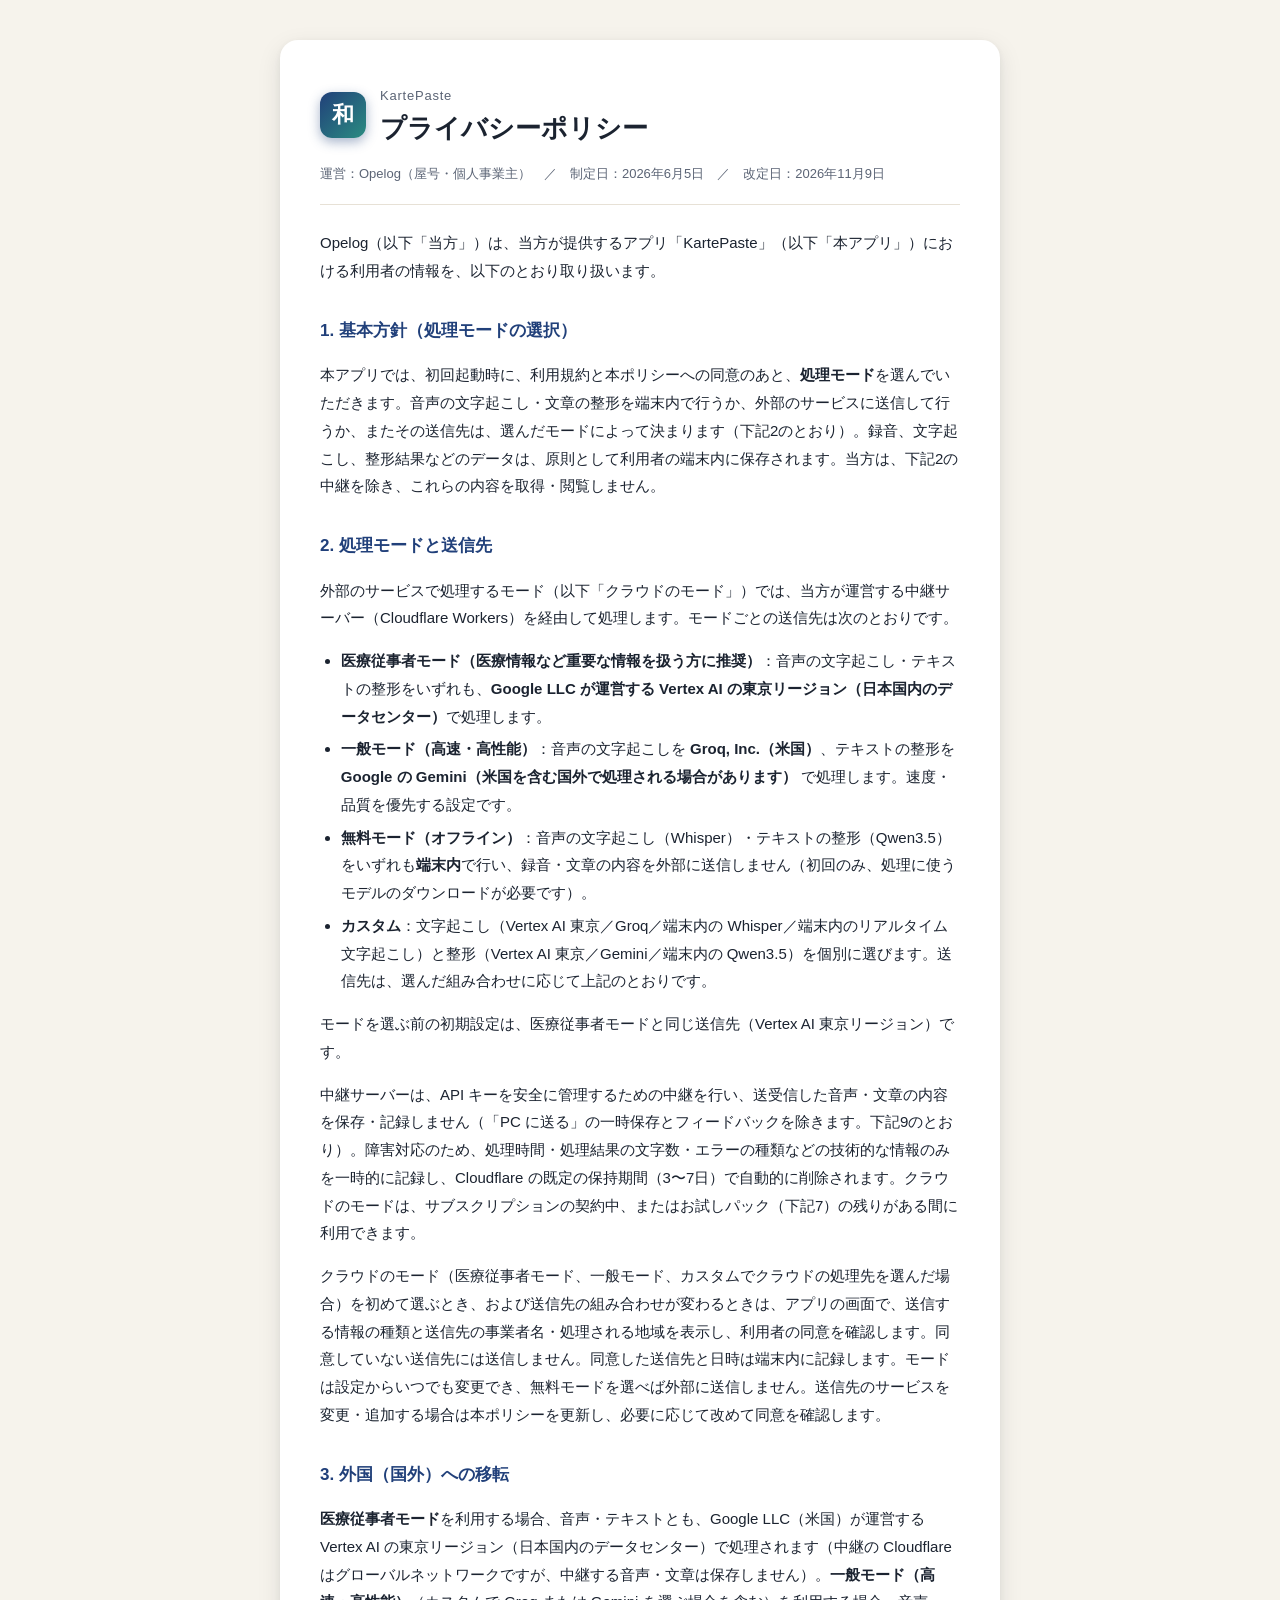
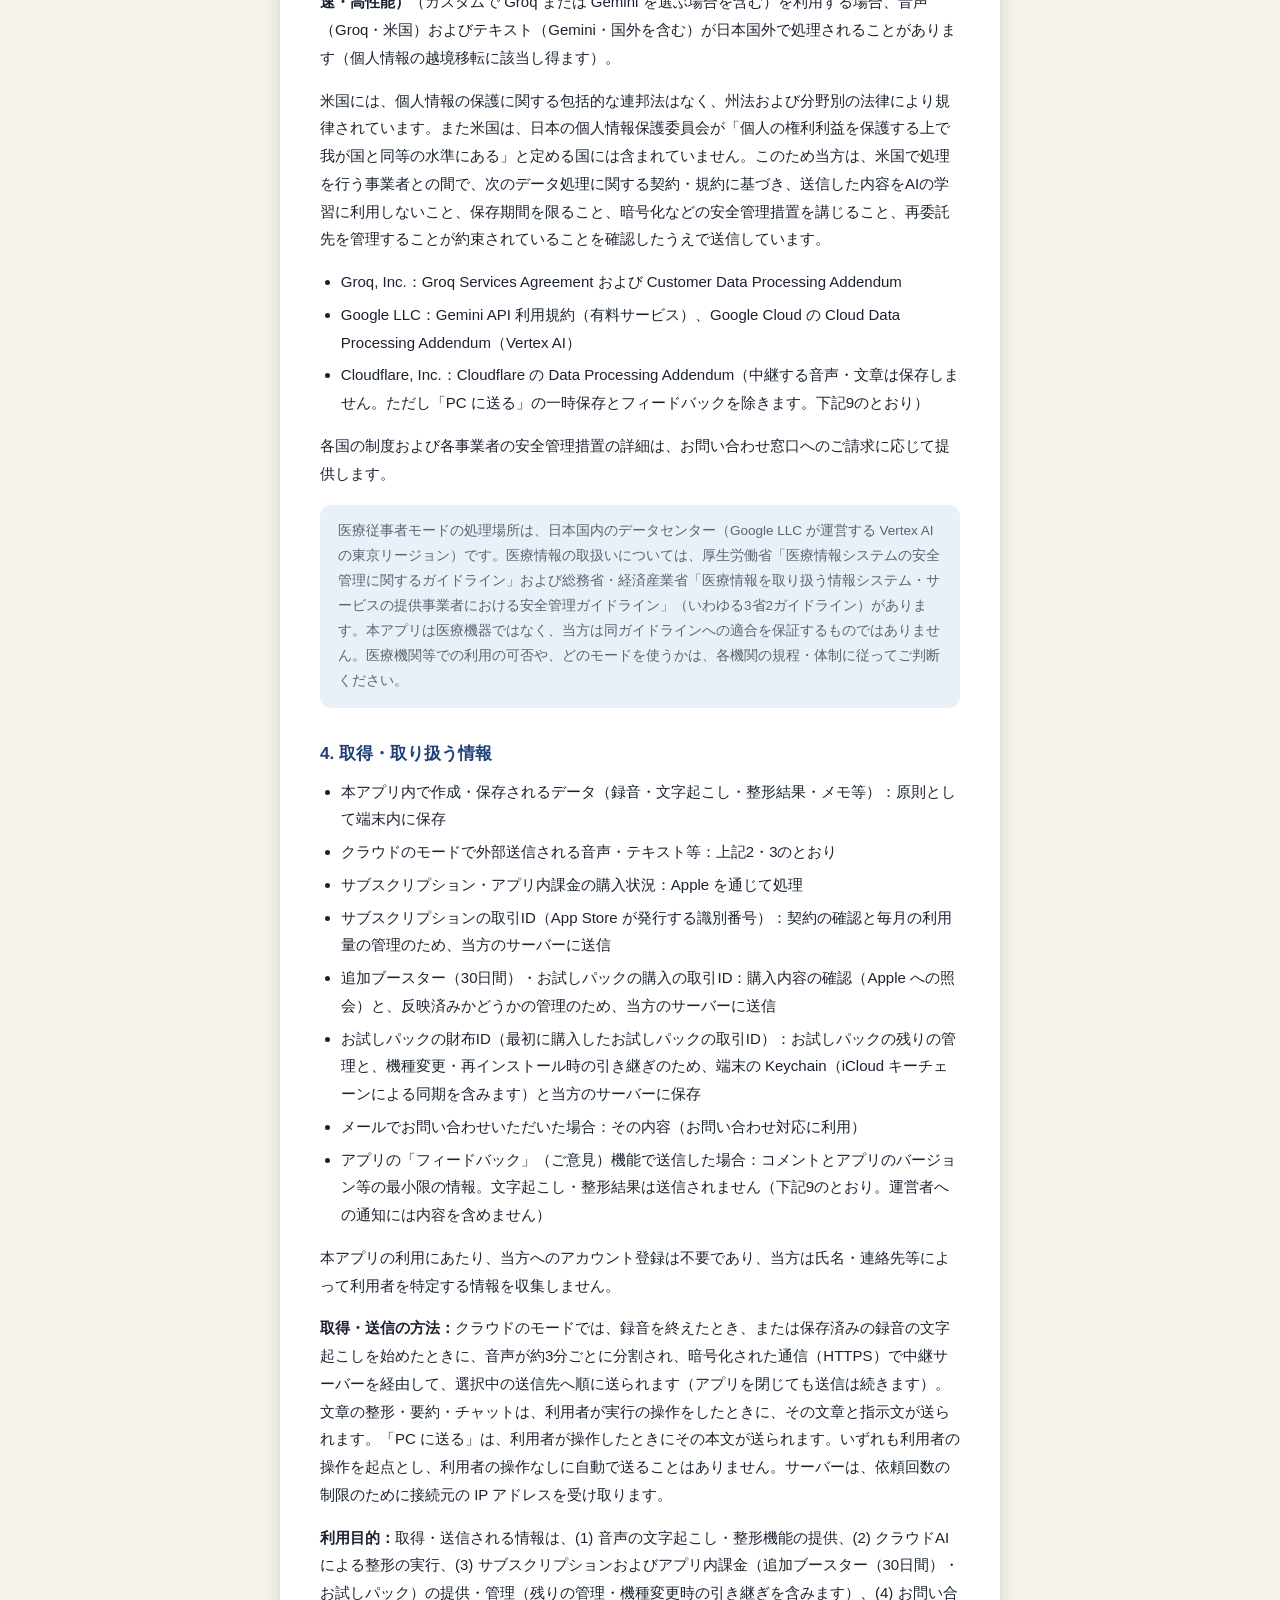
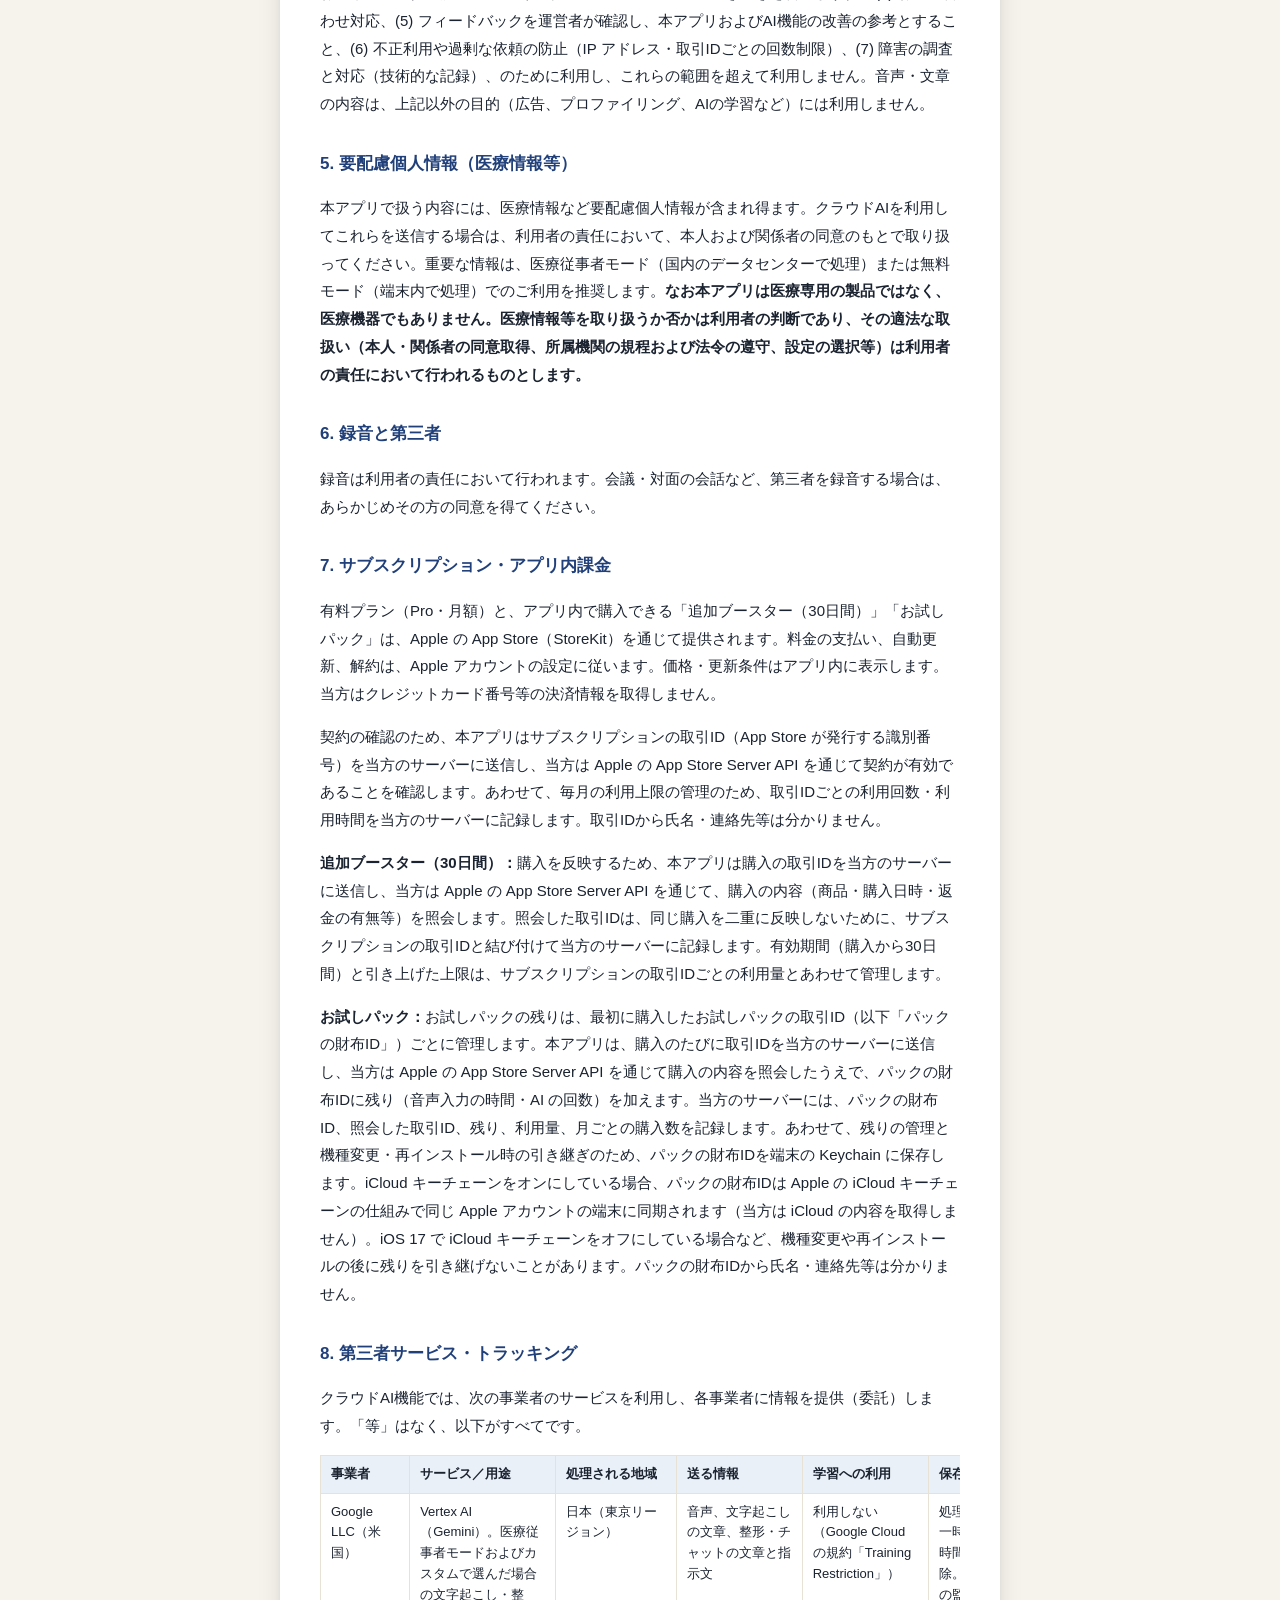
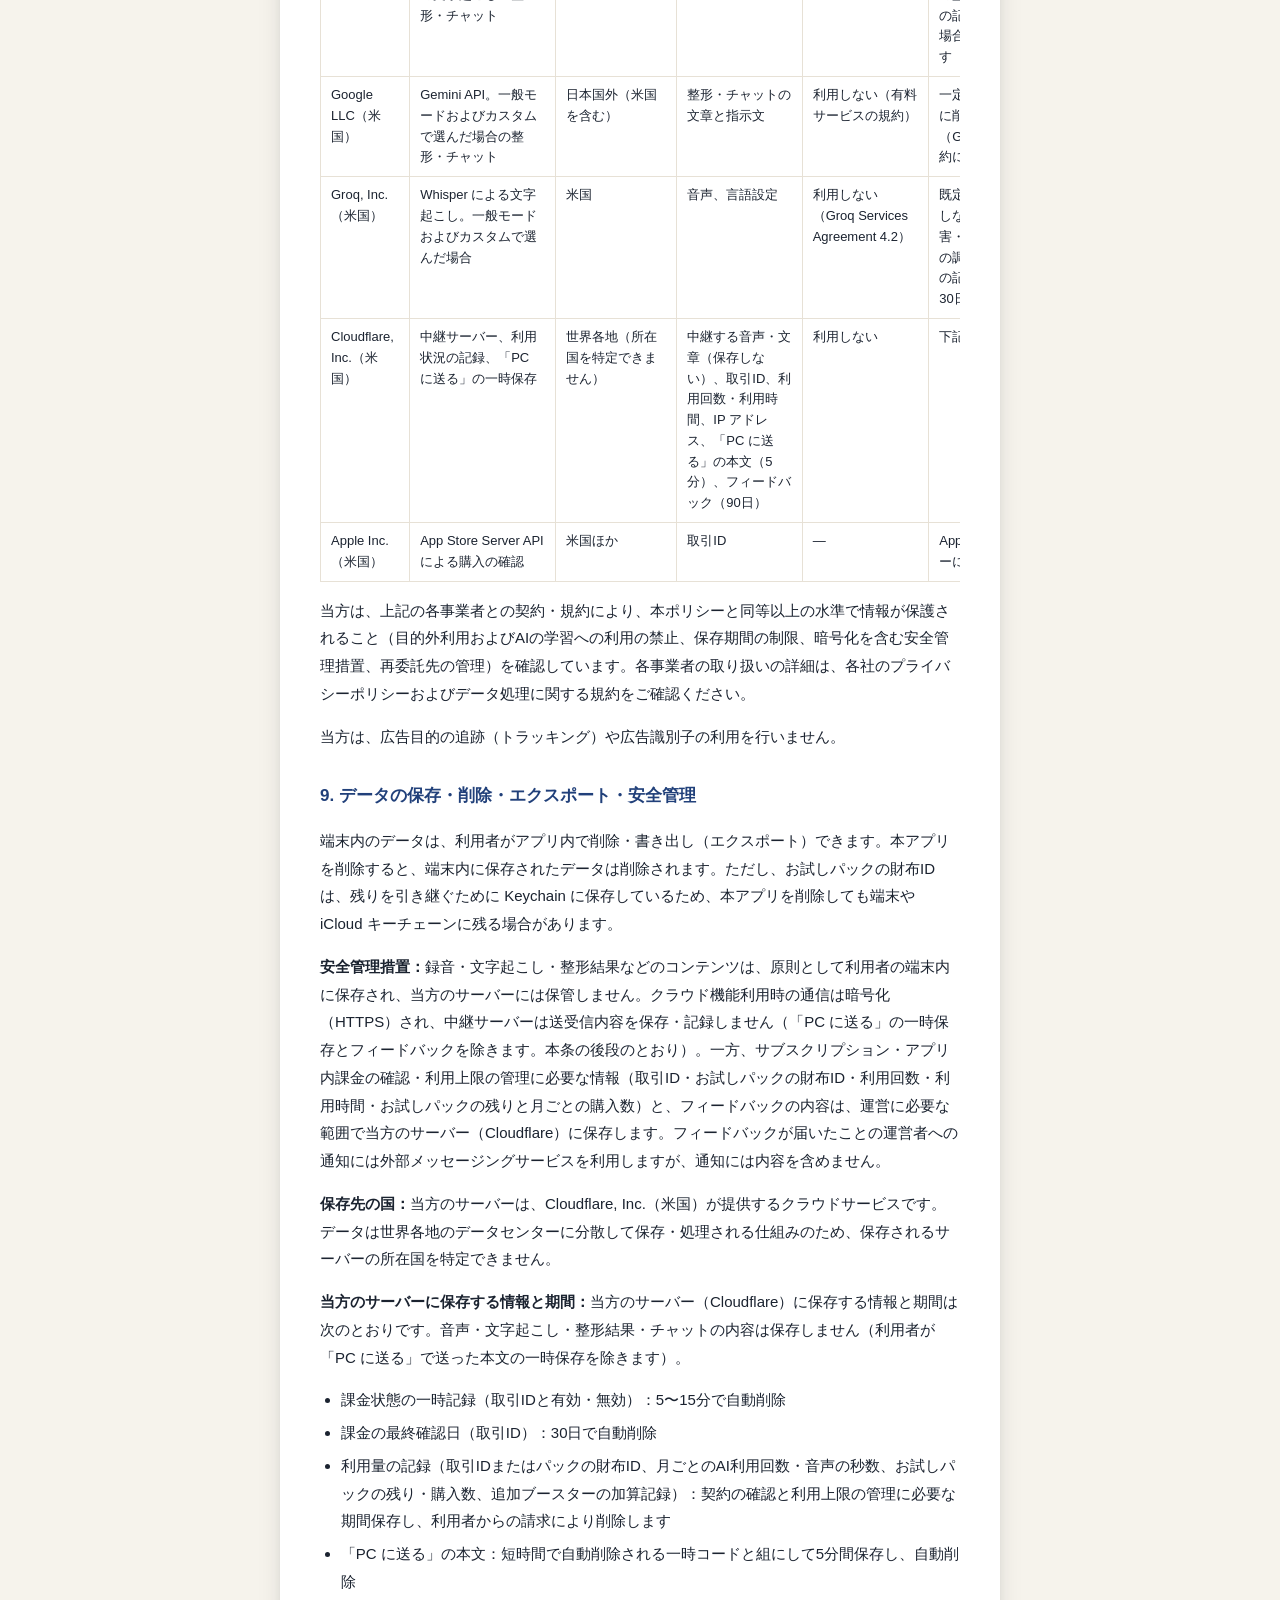
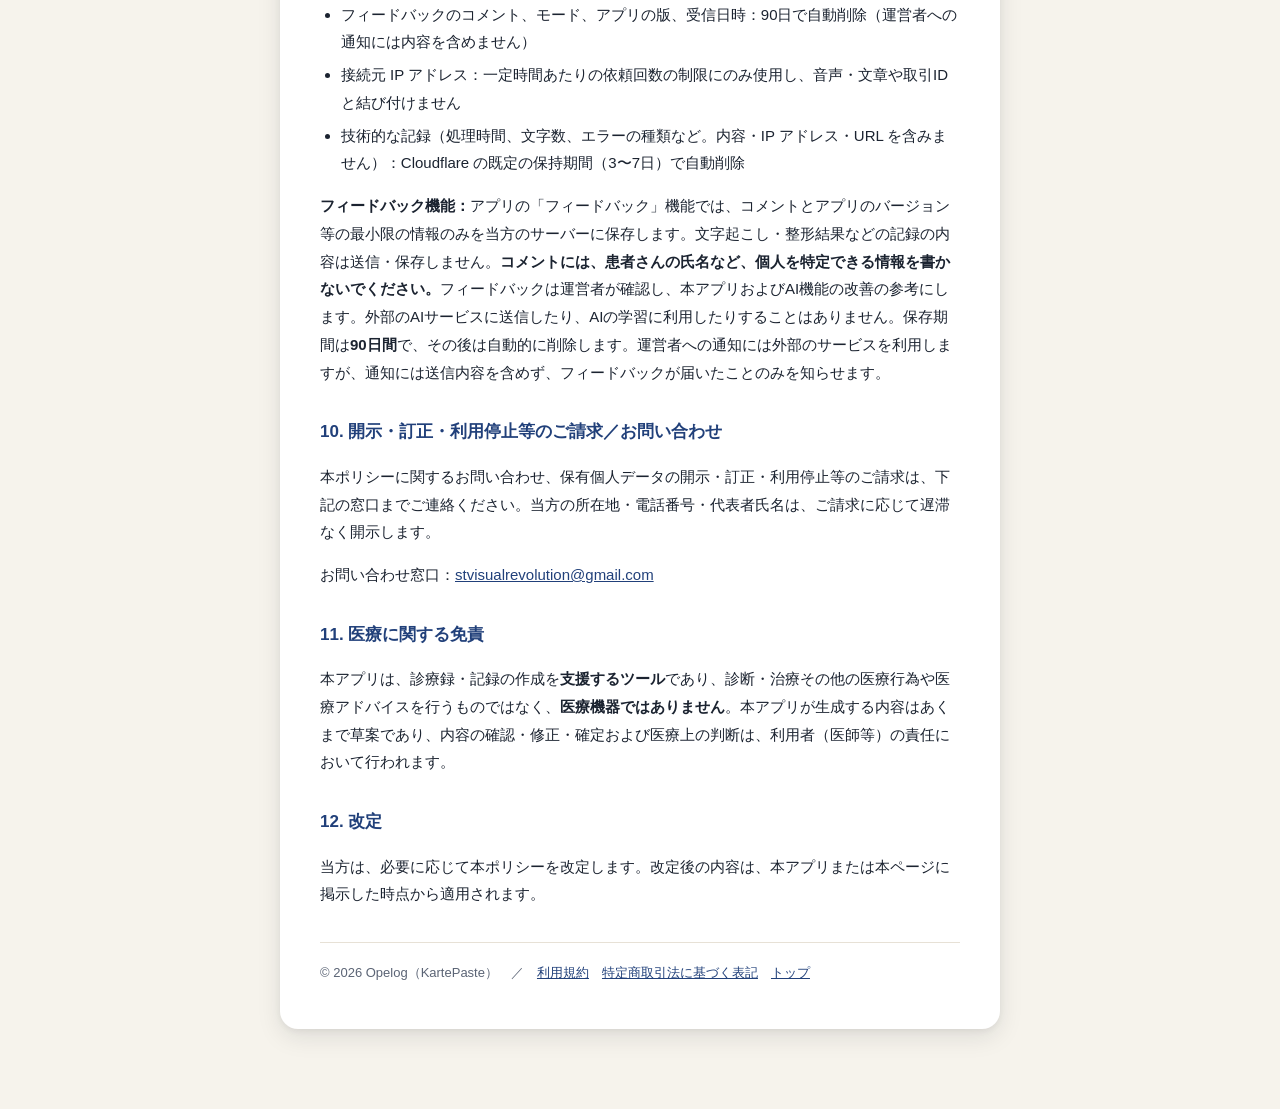
==== commit 60c87523: "プライバシーポリシー改定（2026-11-09）: 第三者 AI サービスへの提供先の一覧と学習不使用・保存期間・同等の保護、データの送信方法、サーバー側の保存期間、米国の制度の説明を追加。利用規約第" ====
--- a/privacy.html
+++ b/privacy.html
@@ -13,7 +13,7 @@
       <div class="hero-mark">和</div>
       <div><div class="app-name">KartePaste</div><h1>プライバシーポリシー</h1></div>
     </div>
-    <p class="meta">運営：Opelog（屋号・個人事業主）　／　制定日：2026年6月5日　／　改定日：2026年10月24日</p>
+    <p class="meta">運営：Opelog（屋号・個人事業主）　／　制定日：2026年6月5日　／　改定日：2026年11月9日</p>
 
     <p>Opelog（以下「当方」）は、当方が提供するアプリ「KartePaste」（以下「本アプリ」）における利用者の情報を、以下のとおり取り扱います。</p>
 
@@ -29,10 +29,18 @@
       <li><strong>カスタム</strong>：文字起こし（Vertex AI 東京／Groq／端末内の Whisper／端末内のリアルタイム文字起こし）と整形（Vertex AI 東京／Gemini／端末内の Qwen3.5）を個別に選びます。送信先は、選んだ組み合わせに応じて上記のとおりです。</li>
     </ul>
     <p>モードを選ぶ前の初期設定は、医療従事者モードと同じ送信先（Vertex AI 東京リージョン）です。</p>
-    <p>中継サーバーは、API キーを安全に管理するための中継のみを行い、送受信内容を保存・記録（ログ）しません。クラウドのモードは、サブスクリプションの契約中、またはお試しパック（下記7）の残りがある間に利用できます。モードは設定からいつでも変更でき、無料モードを選べば外部に送信しません。国外（米国）へ送信されるモード・組み合わせ（一般モード、カスタムで Groq または Gemini を選ぶ場合）を初めて選ぶときは、送信先と国外へ転送されることを表示し、同意を確認します（初回起動時のモード選択で一般モードを選んだ場合は、その選択をもって同意とします）。医療従事者モードは、初回起動時の利用規約・本ポリシーへの同意をもって利用できます。送信先サービスを変更・追加する場合は本ポリシーを更新します。</p>
+    <p>中継サーバーは、API キーを安全に管理するための中継を行い、送受信した音声・文章の内容を保存・記録しません（「PC に送る」の一時保存とフィードバックを除きます。下記9のとおり）。障害対応のため、処理時間・処理結果の文字数・エラーの種類などの技術的な情報のみを一時的に記録し、Cloudflare の既定の保持期間（3〜7日）で自動的に削除されます。クラウドのモードは、サブスクリプションの契約中、またはお試しパック（下記7）の残りがある間に利用できます。</p>
+    <p>クラウドのモード（医療従事者モード、一般モード、カスタムでクラウドの処理先を選んだ場合）を初めて選ぶとき、および送信先の組み合わせが変わるときは、アプリの画面で、送信する情報の種類と送信先の事業者名・処理される地域を表示し、利用者の同意を確認します。同意していない送信先には送信しません。同意した送信先と日時は端末内に記録します。モードは設定からいつでも変更でき、無料モードを選べば外部に送信しません。送信先のサービスを変更・追加する場合は本ポリシーを更新し、必要に応じて改めて同意を確認します。</p>
 
     <h2>3. 外国（国外）への移転</h2>
-    <p><strong>医療従事者モード</strong>を利用する場合、音声・テキストとも、Google LLC（米国）が運営する Vertex AI の東京リージョン（日本国内のデータセンター）で処理されます（中継の Cloudflare はグローバルネットワークですが、内容を保存しません）。<strong>一般モード（高速・高性能）</strong>（カスタムで Groq または Gemini を選ぶ場合を含む）を利用する場合、音声（Groq・米国）およびテキスト（Gemini・国外を含む）が日本国外で処理されることがあります（個人情報の越境移転に該当し得ます）。移転先国の個人情報保護制度および安全管理措置に関する情報は、お問い合わせ窓口へのご請求に応じて提供します。</p>
+    <p><strong>医療従事者モード</strong>を利用する場合、音声・テキストとも、Google LLC（米国）が運営する Vertex AI の東京リージョン（日本国内のデータセンター）で処理されます（中継の Cloudflare はグローバルネットワークですが、中継する音声・文章は保存しません）。<strong>一般モード（高速・高性能）</strong>（カスタムで Groq または Gemini を選ぶ場合を含む）を利用する場合、音声（Groq・米国）およびテキスト（Gemini・国外を含む）が日本国外で処理されることがあります（個人情報の越境移転に該当し得ます）。</p>
+    <p>米国には、個人情報の保護に関する包括的な連邦法はなく、州法および分野別の法律により規律されています。また米国は、日本の個人情報保護委員会が「個人の権利利益を保護する上で我が国と同等の水準にある」と定める国には含まれていません。このため当方は、米国で処理を行う事業者との間で、次のデータ処理に関する契約・規約に基づき、送信した内容をAIの学習に利用しないこと、保存期間を限ること、暗号化などの安全管理措置を講じること、再委託先を管理することが約束されていることを確認したうえで送信しています。</p>
+    <ul>
+      <li>Groq, Inc.：Groq Services Agreement および Customer Data Processing Addendum</li>
+      <li>Google LLC：Gemini API 利用規約（有料サービス）、Google Cloud の Cloud Data Processing Addendum（Vertex AI）</li>
+      <li>Cloudflare, Inc.：Cloudflare の Data Processing Addendum（中継する音声・文章は保存しません。ただし「PC に送る」の一時保存とフィードバックを除きます。下記9のとおり）</li>
+    </ul>
+    <p>各国の制度および各事業者の安全管理措置の詳細は、お問い合わせ窓口へのご請求に応じて提供します。</p>
     <p class="note">医療従事者モードの処理場所は、日本国内のデータセンター（Google LLC が運営する Vertex AI の東京リージョン）です。医療情報の取扱いについては、厚生労働省「医療情報システムの安全管理に関するガイドライン」および総務省・経済産業省「医療情報を取り扱う情報システム・サービスの提供事業者における安全管理ガイドライン」（いわゆる3省2ガイドライン）があります。本アプリは医療機器ではなく、当方は同ガイドラインへの適合を保証するものではありません。医療機関等での利用の可否や、どのモードを使うかは、各機関の規程・体制に従ってご判断ください。</p>
 
     <h2>4. 取得・取り扱う情報</h2>
@@ -47,7 +55,8 @@
       <li>アプリの「フィードバック」（ご意見）機能で送信した場合：コメントとアプリのバージョン等の最小限の情報。文字起こし・整形結果は送信されません（下記9のとおり。運営者への通知には内容を含めません）</li>
     </ul>
     <p>本アプリの利用にあたり、当方へのアカウント登録は不要であり、当方は氏名・連絡先等によって利用者を特定する情報を収集しません。</p>
-    <p><strong>利用目的：</strong>取得・送信される情報は、(1) 音声の文字起こし・整形機能の提供、(2) クラウドAIによる整形の実行、(3) サブスクリプションおよびアプリ内課金（追加ブースター（30日間）・お試しパック）の提供・管理（残りの管理・機種変更時の引き継ぎを含みます）、(4) お問い合わせ対応、(5) フィードバックを運営者が確認し、本アプリおよびAI機能の改善の参考とすること、のために利用し、これらの範囲を超えて利用しません。</p>
+    <p><strong>取得・送信の方法：</strong>クラウドのモードでは、録音を終えたとき、または保存済みの録音の文字起こしを始めたときに、音声が約3分ごとに分割され、暗号化された通信（HTTPS）で中継サーバーを経由して、選択中の送信先へ順に送られます（アプリを閉じても送信は続きます）。文章の整形・要約・チャットは、利用者が実行の操作をしたときに、その文章と指示文が送られます。「PC に送る」は、利用者が操作したときにその本文が送られます。いずれも利用者の操作を起点とし、利用者の操作なしに自動で送ることはありません。サーバーは、依頼回数の制限のために接続元の IP アドレスを受け取ります。</p>
+    <p><strong>利用目的：</strong>取得・送信される情報は、(1) 音声の文字起こし・整形機能の提供、(2) クラウドAIによる整形の実行、(3) サブスクリプションおよびアプリ内課金（追加ブースター（30日間）・お試しパック）の提供・管理（残りの管理・機種変更時の引き継ぎを含みます）、(4) お問い合わせ対応、(5) フィードバックを運営者が確認し、本アプリおよびAI機能の改善の参考とすること、(6) 不正利用や過剰な依頼の防止（IP アドレス・取引IDごとの回数制限）、(7) 障害の調査と対応（技術的な記録）、のために利用し、これらの範囲を超えて利用しません。音声・文章の内容は、上記以外の目的（広告、プロファイリング、AIの学習など）には利用しません。</p>
 
     <h2>5. 要配慮個人情報（医療情報等）</h2>
     <p>本アプリで扱う内容には、医療情報など要配慮個人情報が含まれ得ます。クラウドAIを利用してこれらを送信する場合は、利用者の責任において、本人および関係者の同意のもとで取り扱ってください。重要な情報は、医療従事者モード（国内のデータセンターで処理）または無料モード（端末内で処理）でのご利用を推奨します。<strong>なお本アプリは医療専用の製品ではなく、医療機器でもありません。医療情報等を取り扱うか否かは利用者の判断であり、その適法な取扱い（本人・関係者の同意取得、所属機関の規程および法令の遵守、設定の選択等）は利用者の責任において行われるものとします。</strong></p>
@@ -62,12 +71,38 @@
     <p><strong>お試しパック：</strong>お試しパックの残りは、最初に購入したお試しパックの取引ID（以下「パックの財布ID」）ごとに管理します。本アプリは、購入のたびに取引IDを当方のサーバーに送信し、当方は Apple の App Store Server API を通じて購入の内容を照会したうえで、パックの財布IDに残り（音声入力の時間・AI の回数）を加えます。当方のサーバーには、パックの財布ID、照会した取引ID、残り、利用量、月ごとの購入数を記録します。あわせて、残りの管理と機種変更・再インストール時の引き継ぎのため、パックの財布IDを端末の Keychain に保存します。iCloud キーチェーンをオンにしている場合、パックの財布IDは Apple の iCloud キーチェーンの仕組みで同じ Apple アカウントの端末に同期されます（当方は iCloud の内容を取得しません）。iOS 17 で iCloud キーチェーンをオフにしている場合など、機種変更や再インストールの後に残りを引き継げないことがあります。パックの財布IDから氏名・連絡先等は分かりません。</p>
 
     <h2>8. 第三者サービス・トラッキング</h2>
-    <p>クラウドAI機能では外部の生成AIサービス（Google・Groq, Inc. 等）を利用します。各サービスの取り扱いは、各社のプライバシーポリシーに従います。当方は、広告目的の追跡（トラッキング）や広告識別子の利用を行いません。</p>
+    <p>クラウドAI機能では、次の事業者のサービスを利用し、各事業者に情報を提供（委託）します。「等」はなく、以下がすべてです。</p>
+    <div class="table-wrap">
+      <table>
+        <thead>
+          <tr><th>事業者</th><th>サービス／用途</th><th>処理される地域</th><th>送る情報</th><th>学習への利用</th><th>保存</th></tr>
+        </thead>
+        <tbody>
+          <tr><td>Google LLC（米国）</td><td>Vertex AI（Gemini）。医療従事者モードおよびカスタムで選んだ場合の文字起こし・整形・チャット</td><td>日本（東京リージョン）</td><td>音声、文字起こしの文章、整形・チャットの文章と指示文</td><td>利用しない（Google Cloud の規約「Training Restriction」）</td><td>処理のための一時保存は24時間以内に削除。不正利用の監視のための記録が残る場合があります</td></tr>
+          <tr><td>Google LLC（米国）</td><td>Gemini API。一般モードおよびカスタムで選んだ場合の整形・チャット</td><td>日本国外（米国を含む）</td><td>整形・チャットの文章と指示文</td><td>利用しない（有料サービスの規約）</td><td>一定期間の後に削除（Google の規約による）</td></tr>
+          <tr><td>Groq, Inc.（米国）</td><td>Whisper による文字起こし。一般モードおよびカスタムで選んだ場合</td><td>米国</td><td>音声、言語設定</td><td>利用しない（Groq Services Agreement 4.2）</td><td>既定では保存しない。障害・不正利用の調査のための記録は最長30日</td></tr>
+          <tr><td>Cloudflare, Inc.（米国）</td><td>中継サーバー、利用状況の記録、「PC に送る」の一時保存</td><td>世界各地（所在国を特定できません）</td><td>中継する音声・文章（保存しない）、取引ID、利用回数・利用時間、IP アドレス、「PC に送る」の本文（5分）、フィードバック（90日）</td><td>利用しない</td><td>下記9のとおり</td></tr>
+          <tr><td>Apple Inc.（米国）</td><td>App Store Server API による購入の確認</td><td>米国ほか</td><td>取引ID</td><td>—</td><td>Apple のポリシーによる</td></tr>
+        </tbody>
+      </table>
+    </div>
+    <p>当方は、上記の各事業者との契約・規約により、本ポリシーと同等以上の水準で情報が保護されること（目的外利用およびAIの学習への利用の禁止、保存期間の制限、暗号化を含む安全管理措置、再委託先の管理）を確認しています。各事業者の取り扱いの詳細は、各社のプライバシーポリシーおよびデータ処理に関する規約をご確認ください。</p>
+    <p>当方は、広告目的の追跡（トラッキング）や広告識別子の利用を行いません。</p>
 
     <h2>9. データの保存・削除・エクスポート・安全管理</h2>
     <p>端末内のデータは、利用者がアプリ内で削除・書き出し（エクスポート）できます。本アプリを削除すると、端末内に保存されたデータは削除されます。ただし、お試しパックの財布IDは、残りを引き継ぐために Keychain に保存しているため、本アプリを削除しても端末や iCloud キーチェーンに残る場合があります。</p>
-    <p><strong>安全管理措置：</strong>録音・文字起こし・整形結果などのコンテンツは、原則として利用者の端末内に保存され、当方のサーバーには保管しません。クラウド機能利用時の通信は暗号化（HTTPS）され、中継サーバーは送受信内容を保存・記録しません。一方、サブスクリプション・アプリ内課金の確認・利用上限の管理に必要な情報（取引ID・お試しパックの財布ID・利用回数・利用時間・お試しパックの残りと月ごとの購入数）と、フィードバックの内容は、運営に必要な範囲で当方のサーバー（Cloudflare）に保存します。フィードバックが届いたことの運営者への通知には外部メッセージングサービスを利用しますが、通知には内容を含めません。</p>
+    <p><strong>安全管理措置：</strong>録音・文字起こし・整形結果などのコンテンツは、原則として利用者の端末内に保存され、当方のサーバーには保管しません。クラウド機能利用時の通信は暗号化（HTTPS）され、中継サーバーは送受信内容を保存・記録しません（「PC に送る」の一時保存とフィードバックを除きます。本条の後段のとおり）。一方、サブスクリプション・アプリ内課金の確認・利用上限の管理に必要な情報（取引ID・お試しパックの財布ID・利用回数・利用時間・お試しパックの残りと月ごとの購入数）と、フィードバックの内容は、運営に必要な範囲で当方のサーバー（Cloudflare）に保存します。フィードバックが届いたことの運営者への通知には外部メッセージングサービスを利用しますが、通知には内容を含めません。</p>
     <p><strong>保存先の国：</strong>当方のサーバーは、Cloudflare, Inc.（米国）が提供するクラウドサービスです。データは世界各地のデータセンターに分散して保存・処理される仕組みのため、保存されるサーバーの所在国を特定できません。</p>
+    <p><strong>当方のサーバーに保存する情報と期間：</strong>当方のサーバー（Cloudflare）に保存する情報と期間は次のとおりです。音声・文字起こし・整形結果・チャットの内容は保存しません（利用者が「PC に送る」で送った本文の一時保存を除きます）。</p>
+    <ul>
+      <li>課金状態の一時記録（取引IDと有効・無効）：5〜15分で自動削除</li>
+      <li>課金の最終確認日（取引ID）：30日で自動削除</li>
+      <li>利用量の記録（取引IDまたはパックの財布ID、月ごとのAI利用回数・音声の秒数、お試しパックの残り・購入数、追加ブースターの加算記録）：契約の確認と利用上限の管理に必要な期間保存し、利用者からの請求により削除します</li>
+      <li>「PC に送る」の本文：短時間で自動削除される一時コードと組にして5分間保存し、自動削除</li>
+      <li>フィードバックのコメント、モード、アプリの版、受信日時：90日で自動削除（運営者への通知には内容を含めません）</li>
+      <li>接続元 IP アドレス：一定時間あたりの依頼回数の制限にのみ使用し、音声・文章や取引IDと結び付けません</li>
+      <li>技術的な記録（処理時間、文字数、エラーの種類など。内容・IP アドレス・URL を含みません）：Cloudflare の既定の保持期間（3〜7日）で自動削除</li>
+    </ul>
     <p><strong>フィードバック機能：</strong>アプリの「フィードバック」機能では、コメントとアプリのバージョン等の最小限の情報のみを当方のサーバーに保存します。文字起こし・整形結果などの記録の内容は送信・保存しません。<strong>コメントには、患者さんの氏名など、個人を特定できる情報を書かないでください。</strong>フィードバックは運営者が確認し、本アプリおよびAI機能の改善の参考にします。外部のAIサービスに送信したり、AIの学習に利用したりすることはありません。保存期間は<strong>90日間</strong>で、その後は自動的に削除します。運営者への通知には外部のサービスを利用しますが、通知には送信内容を含めず、フィードバックが届いたことのみを知らせます。</p>
 
     <h2>10. 開示・訂正・利用停止等のご請求／お問い合わせ</h2>
--- a/style.css
+++ b/style.css
@@ -32,3 +32,7 @@
 .note{background:var(--accent-soft);border-radius:12px;padding:14px 18px;font-size:13.5px;color:var(--ink-soft);margin:18px 0}
 .foot{margin-top:34px;padding-top:18px;border-top:1px solid var(--rule);font-size:13px;color:var(--ink-soft)}
 .links a{display:inline-block;margin-right:18px;font-weight:600}
+.table-wrap{overflow-x:auto;-webkit-overflow-scrolling:touch;margin:10px 0 14px}
+.table-wrap table{border-collapse:collapse;min-width:720px;width:100%;font-size:13px;line-height:1.6}
+.table-wrap th,.table-wrap td{border:1px solid var(--rule);padding:8px 10px;text-align:left;vertical-align:top;color:var(--ink)}
+.table-wrap th{background:var(--accent-soft);font-weight:600;white-space:nowrap}
